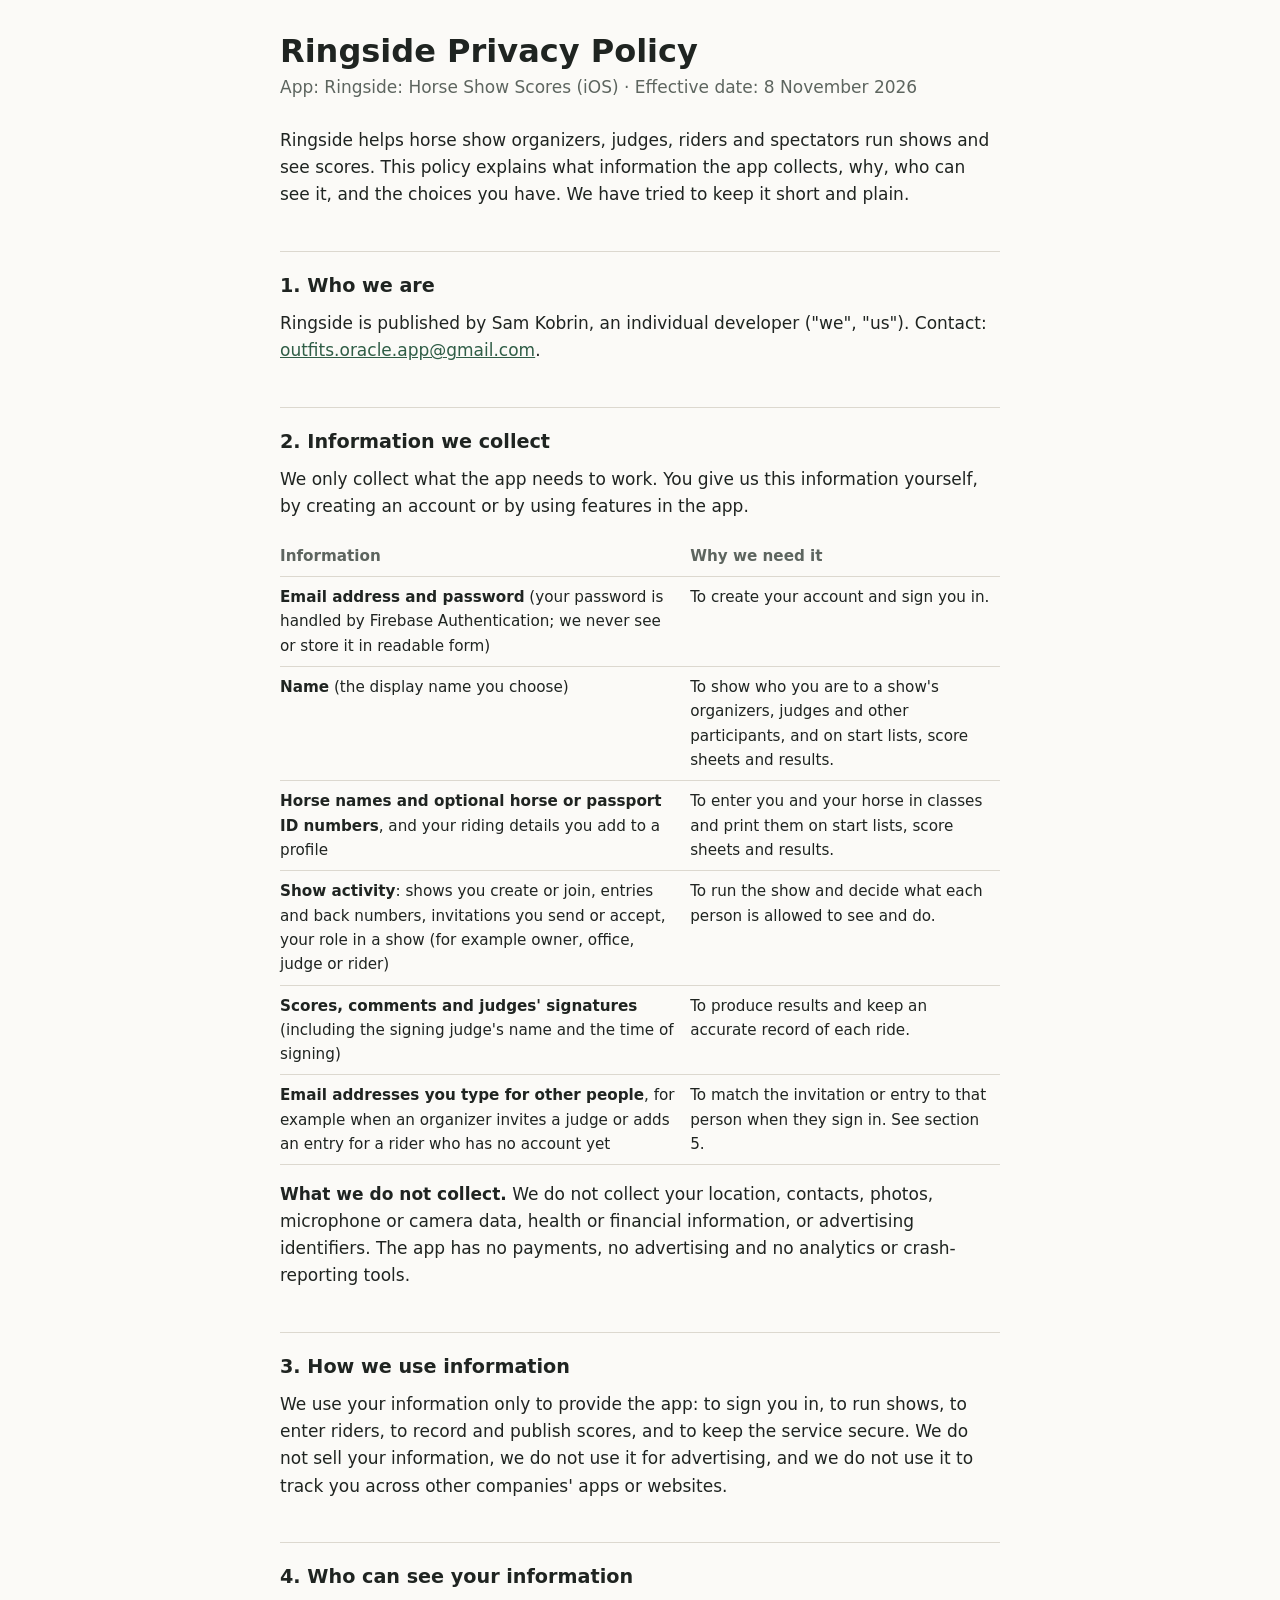
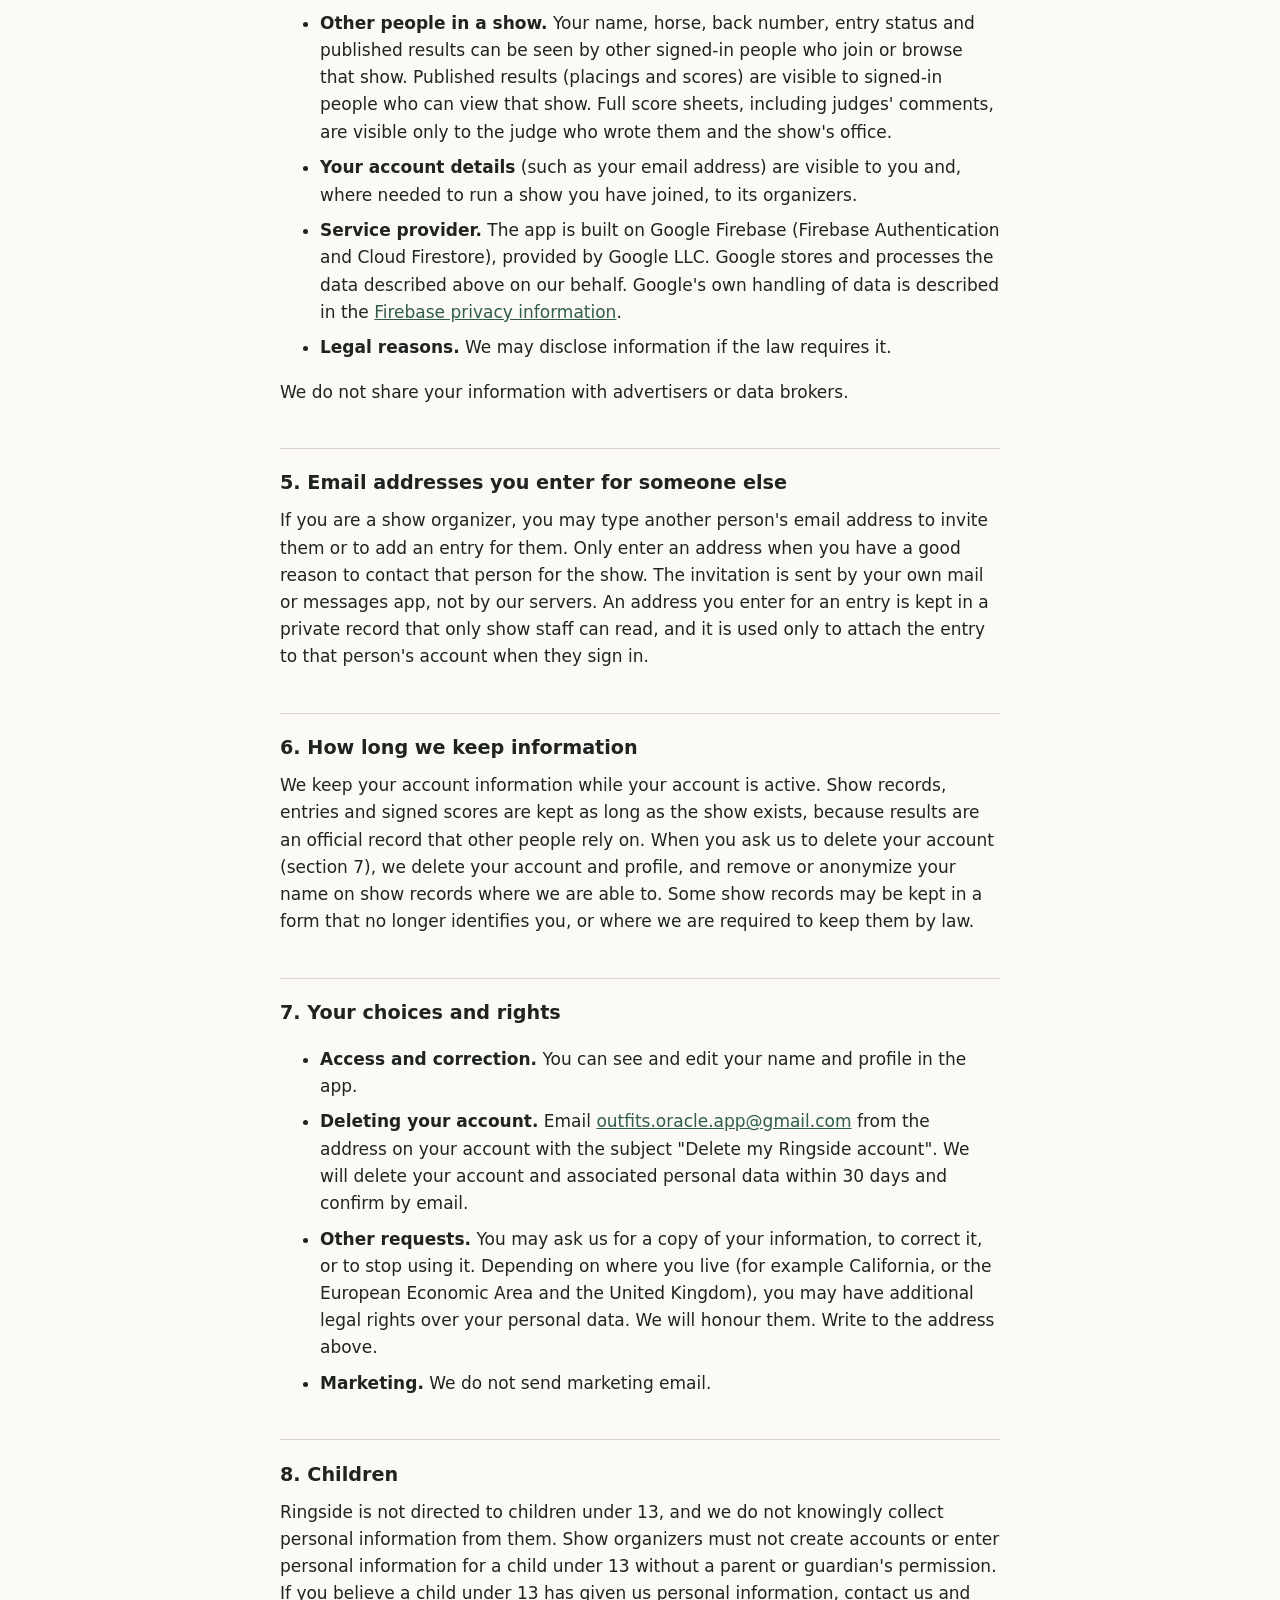
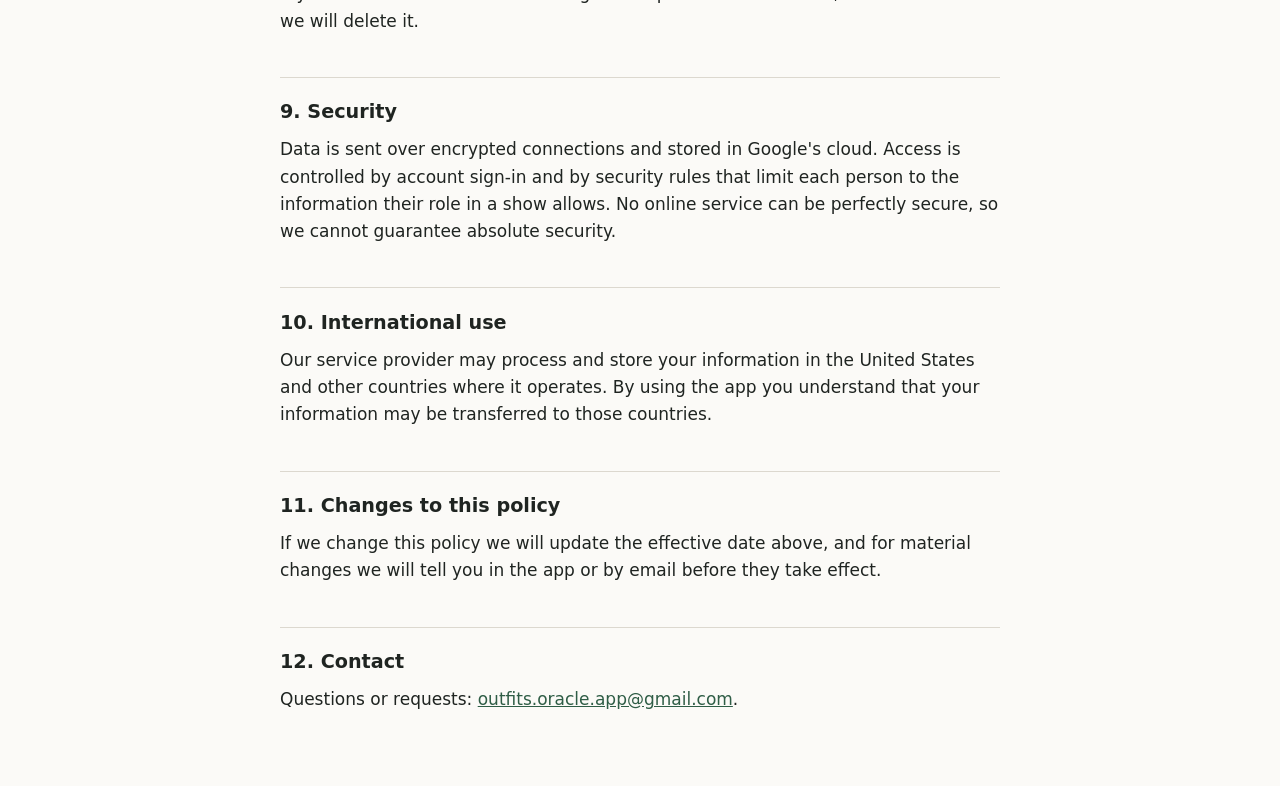
==== privacy.html @ a70947bd "Add privacy policy and landing page" ====
<!doctype html>
<html lang="en">
<head>
<meta charset="utf-8">
<meta name="viewport" content="width=device-width, initial-scale=1">
<title>Ringside Privacy Policy</title>
<style>
  :root { --bg:#fbfaf7; --fg:#1f2421; --muted:#5d655f; --accent:#2f5d46; --rule:#dcd8cf; }
  @media (prefers-color-scheme: dark) {
    :root { --bg:#161a17; --fg:#e8ebe6; --muted:#a2aba4; --accent:#8cc9a6; --rule:#2f3631; }
  }
  body { margin:0; background:var(--bg); color:var(--fg); font:17px/1.6 -apple-system, system-ui, "Segoe UI", sans-serif; }
  main { max-width:720px; margin:0 auto; padding:32px 20px 64px; }
  h1 { font-size:2rem; line-height:1.2; margin:0 0 4px; }
  h2 { font-size:1.2rem; margin:2.2em 0 .4em; padding-top:1em; border-top:1px solid var(--rule); }
  p, li { margin:.5em 0; }
  .meta { color:var(--muted); margin:0 0 1.5em; }
  a { color:var(--accent); }
  table { width:100%; border-collapse:collapse; margin:1em 0; font-size:.95rem; }
  th, td { text-align:left; vertical-align:top; padding:8px 10px 8px 0; border-bottom:1px solid var(--rule); }
  th { color:var(--muted); font-weight:600; }
</style>
</head>
<body>
<main>
<h1>Ringside Privacy Policy</h1>
<p class="meta">App: Ringside: Horse Show Scores (iOS) &middot; Effective date: 8 November 2026</p>

<p>Ringside helps horse show organizers, judges, riders and spectators run shows and see scores. This policy explains what information the app collects, why, who can see it, and the choices you have. We have tried to keep it short and plain.</p>

<h2>1. Who we are</h2>
<p>Ringside is published by Sam Kobrin, an individual developer ("we", "us"). Contact: <a href="mailto:outfits.oracle.app@gmail.com">outfits.oracle.app@gmail.com</a>.</p>

<h2>2. Information we collect</h2>
<p>We only collect what the app needs to work. You give us this information yourself, by creating an account or by using features in the app.</p>
<table>
  <tr><th>Information</th><th>Why we need it</th></tr>
  <tr><td><strong>Email address and password</strong> (your password is handled by Firebase Authentication; we never see or store it in readable form)</td><td>To create your account and sign you in.</td></tr>
  <tr><td><strong>Name</strong> (the display name you choose)</td><td>To show who you are to a show's organizers, judges and other participants, and on start lists, score sheets and results.</td></tr>
  <tr><td><strong>Horse names and optional horse or passport ID numbers</strong>, and your riding details you add to a profile</td><td>To enter you and your horse in classes and print them on start lists, score sheets and results.</td></tr>
  <tr><td><strong>Show activity</strong>: shows you create or join, entries and back numbers, invitations you send or accept, your role in a show (for example owner, office, judge or rider)</td><td>To run the show and decide what each person is allowed to see and do.</td></tr>
  <tr><td><strong>Scores, comments and judges' signatures</strong> (including the signing judge's name and the time of signing)</td><td>To produce results and keep an accurate record of each ride.</td></tr>
  <tr><td><strong>Email addresses you type for other people</strong>, for example when an organizer invites a judge or adds an entry for a rider who has no account yet</td><td>To match the invitation or entry to that person when they sign in. See section 5.</td></tr>
</table>
<p><strong>What we do not collect.</strong> We do not collect your location, contacts, photos, microphone or camera data, health or financial information, or advertising identifiers. The app has no payments, no advertising and no analytics or crash-reporting tools.</p>

<h2>3. How we use information</h2>
<p>We use your information only to provide the app: to sign you in, to run shows, to enter riders, to record and publish scores, and to keep the service secure. We do not sell your information, we do not use it for advertising, and we do not use it to track you across other companies' apps or websites.</p>

<h2>4. Who can see your information</h2>
<ul>
  <li><strong>Other people in a show.</strong> Your name, horse, back number, entry status and published results can be seen by other signed-in people who join or browse that show. Published results (placings and scores) are visible to signed-in people who can view that show. Full score sheets, including judges' comments, are visible only to the judge who wrote them and the show's office.</li>
  <li><strong>Your account details</strong> (such as your email address) are visible to you and, where needed to run a show you have joined, to its organizers.</li>
  <li><strong>Service provider.</strong> The app is built on Google Firebase (Firebase Authentication and Cloud Firestore), provided by Google LLC. Google stores and processes the data described above on our behalf. Google's own handling of data is described in the <a href="https://firebase.google.com/support/privacy">Firebase privacy information</a>.</li>
  <li><strong>Legal reasons.</strong> We may disclose information if the law requires it.</li>
</ul>
<p>We do not share your information with advertisers or data brokers.</p>

<h2>5. Email addresses you enter for someone else</h2>
<p>If you are a show organizer, you may type another person's email address to invite them or to add an entry for them. Only enter an address when you have a good reason to contact that person for the show. The invitation is sent by your own mail or messages app, not by our servers. An address you enter for an entry is kept in a private record that only show staff can read, and it is used only to attach the entry to that person's account when they sign in.</p>

<h2>6. How long we keep information</h2>
<p>We keep your account information while your account is active. Show records, entries and signed scores are kept as long as the show exists, because results are an official record that other people rely on. When you ask us to delete your account (section 7), we delete your account and profile, and remove or anonymize your name on show records where we are able to. Some show records may be kept in a form that no longer identifies you, or where we are required to keep them by law.</p>

<h2>7. Your choices and rights</h2>
<ul>
  <li><strong>Access and correction.</strong> You can see and edit your name and profile in the app.</li>
  <li><strong>Deleting your account.</strong> Email <a href="mailto:outfits.oracle.app@gmail.com?subject=Delete%20my%20Ringside%20account">outfits.oracle.app@gmail.com</a> from the address on your account with the subject "Delete my Ringside account". We will delete your account and associated personal data within 30 days and confirm by email.</li>
  <li><strong>Other requests.</strong> You may ask us for a copy of your information, to correct it, or to stop using it. Depending on where you live (for example California, or the European Economic Area and the United Kingdom), you may have additional legal rights over your personal data. We will honour them. Write to the address above.</li>
  <li><strong>Marketing.</strong> We do not send marketing email.</li>
</ul>

<h2>8. Children</h2>
<p>Ringside is not directed to children under 13, and we do not knowingly collect personal information from them. Show organizers must not create accounts or enter personal information for a child under 13 without a parent or guardian's permission. If you believe a child under 13 has given us personal information, contact us and we will delete it.</p>

<h2>9. Security</h2>
<p>Data is sent over encrypted connections and stored in Google's cloud. Access is controlled by account sign-in and by security rules that limit each person to the information their role in a show allows. No online service can be perfectly secure, so we cannot guarantee absolute security.</p>

<h2>10. International use</h2>
<p>Our service provider may process and store your information in the United States and other countries where it operates. By using the app you understand that your information may be transferred to those countries.</p>

<h2>11. Changes to this policy</h2>
<p>If we change this policy we will update the effective date above, and for material changes we will tell you in the app or by email before they take effect.</p>

<h2>12. Contact</h2>
<p>Questions or requests: <a href="mailto:outfits.oracle.app@gmail.com">outfits.oracle.app@gmail.com</a>.</p>
</main>
</body>
</html>
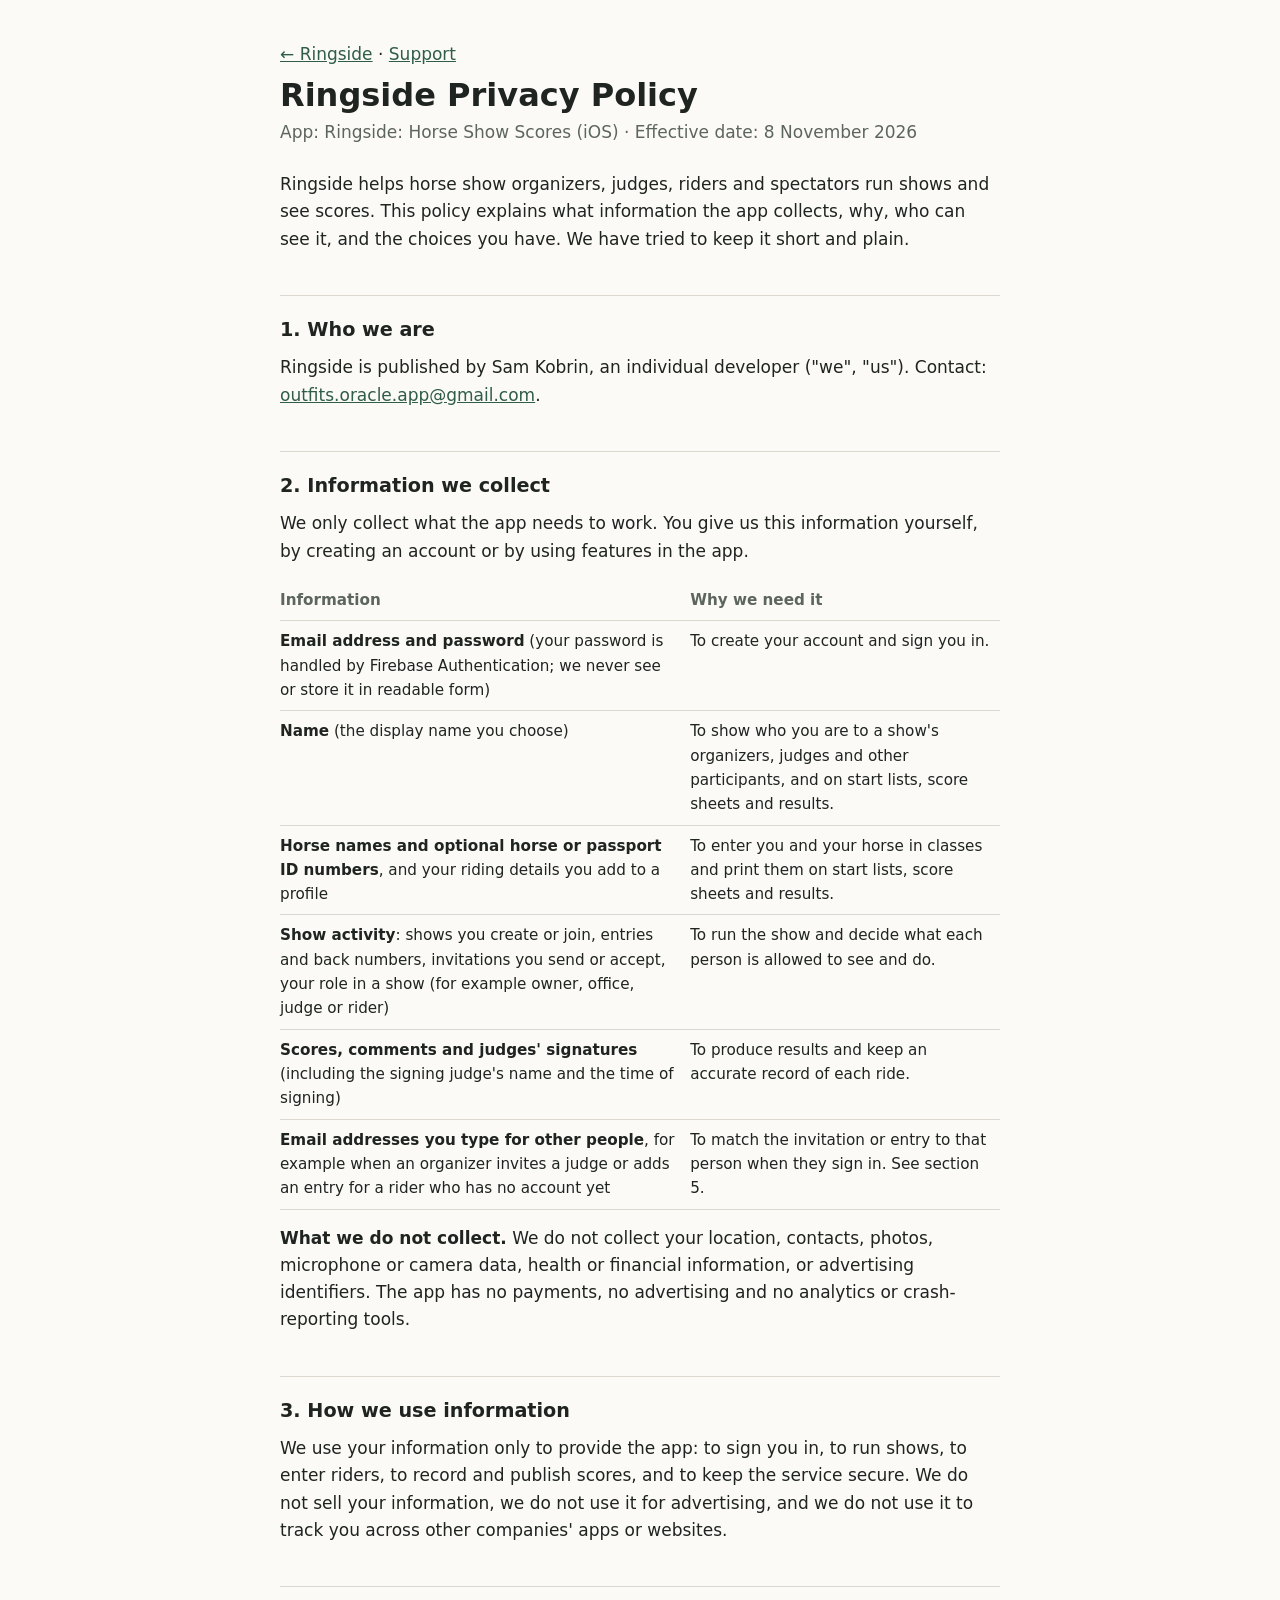
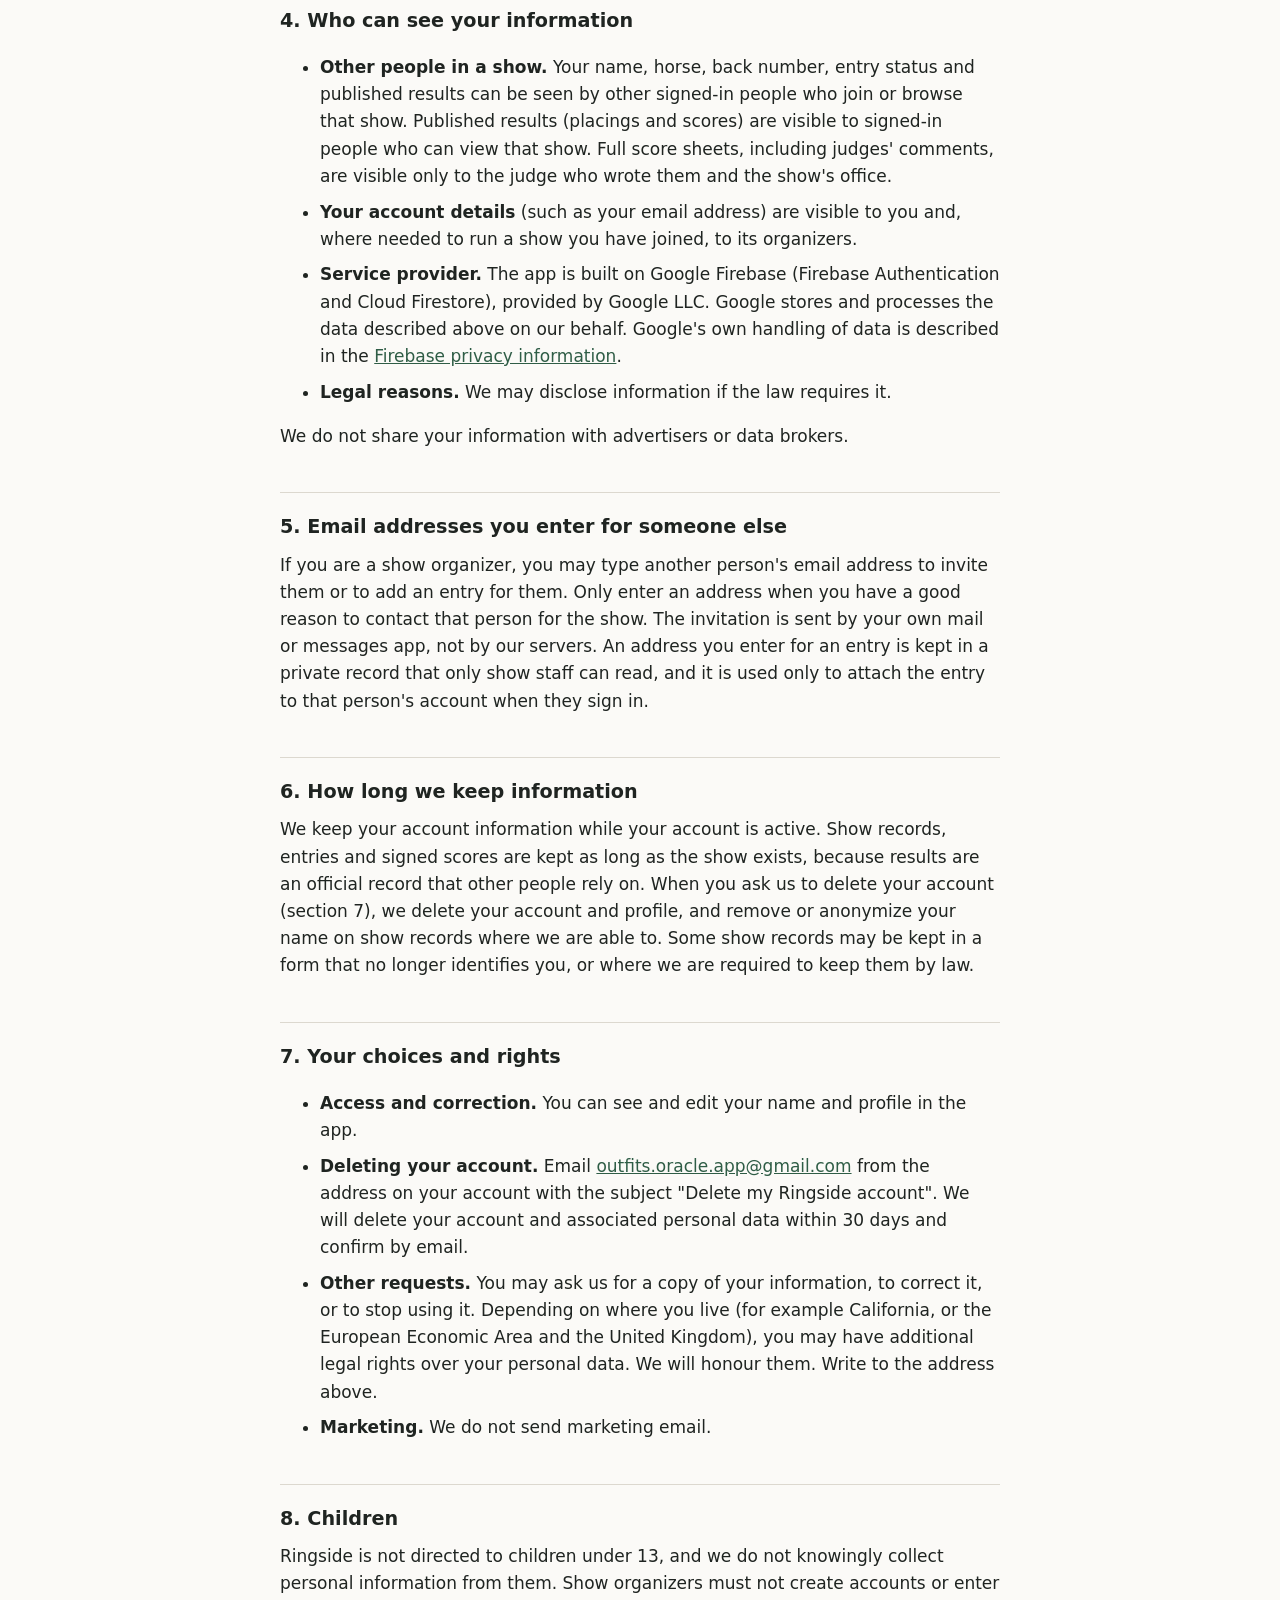
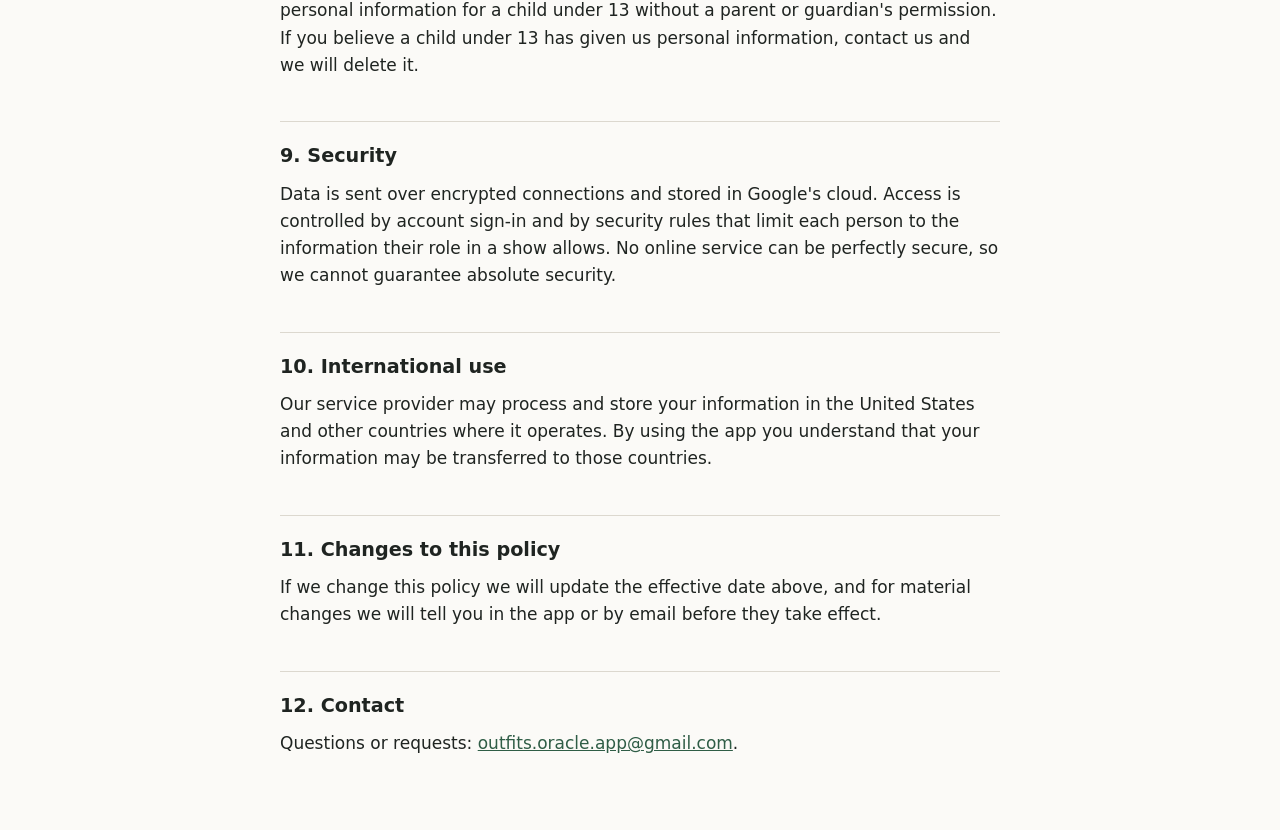
==== commit c366ac82: "Add marketing page, support page and app screenshots" ====
--- a/privacy.html
+++ b/privacy.html
@@ -23,6 +23,7 @@
 </head>
 <body>
 <main>
+<p><a href="./">&larr; Ringside</a> &middot; <a href="support.html">Support</a></p>
 <h1>Ringside Privacy Policy</h1>
 <p class="meta">App: Ringside: Horse Show Scores (iOS) &middot; Effective date: 8 November 2026</p>
 
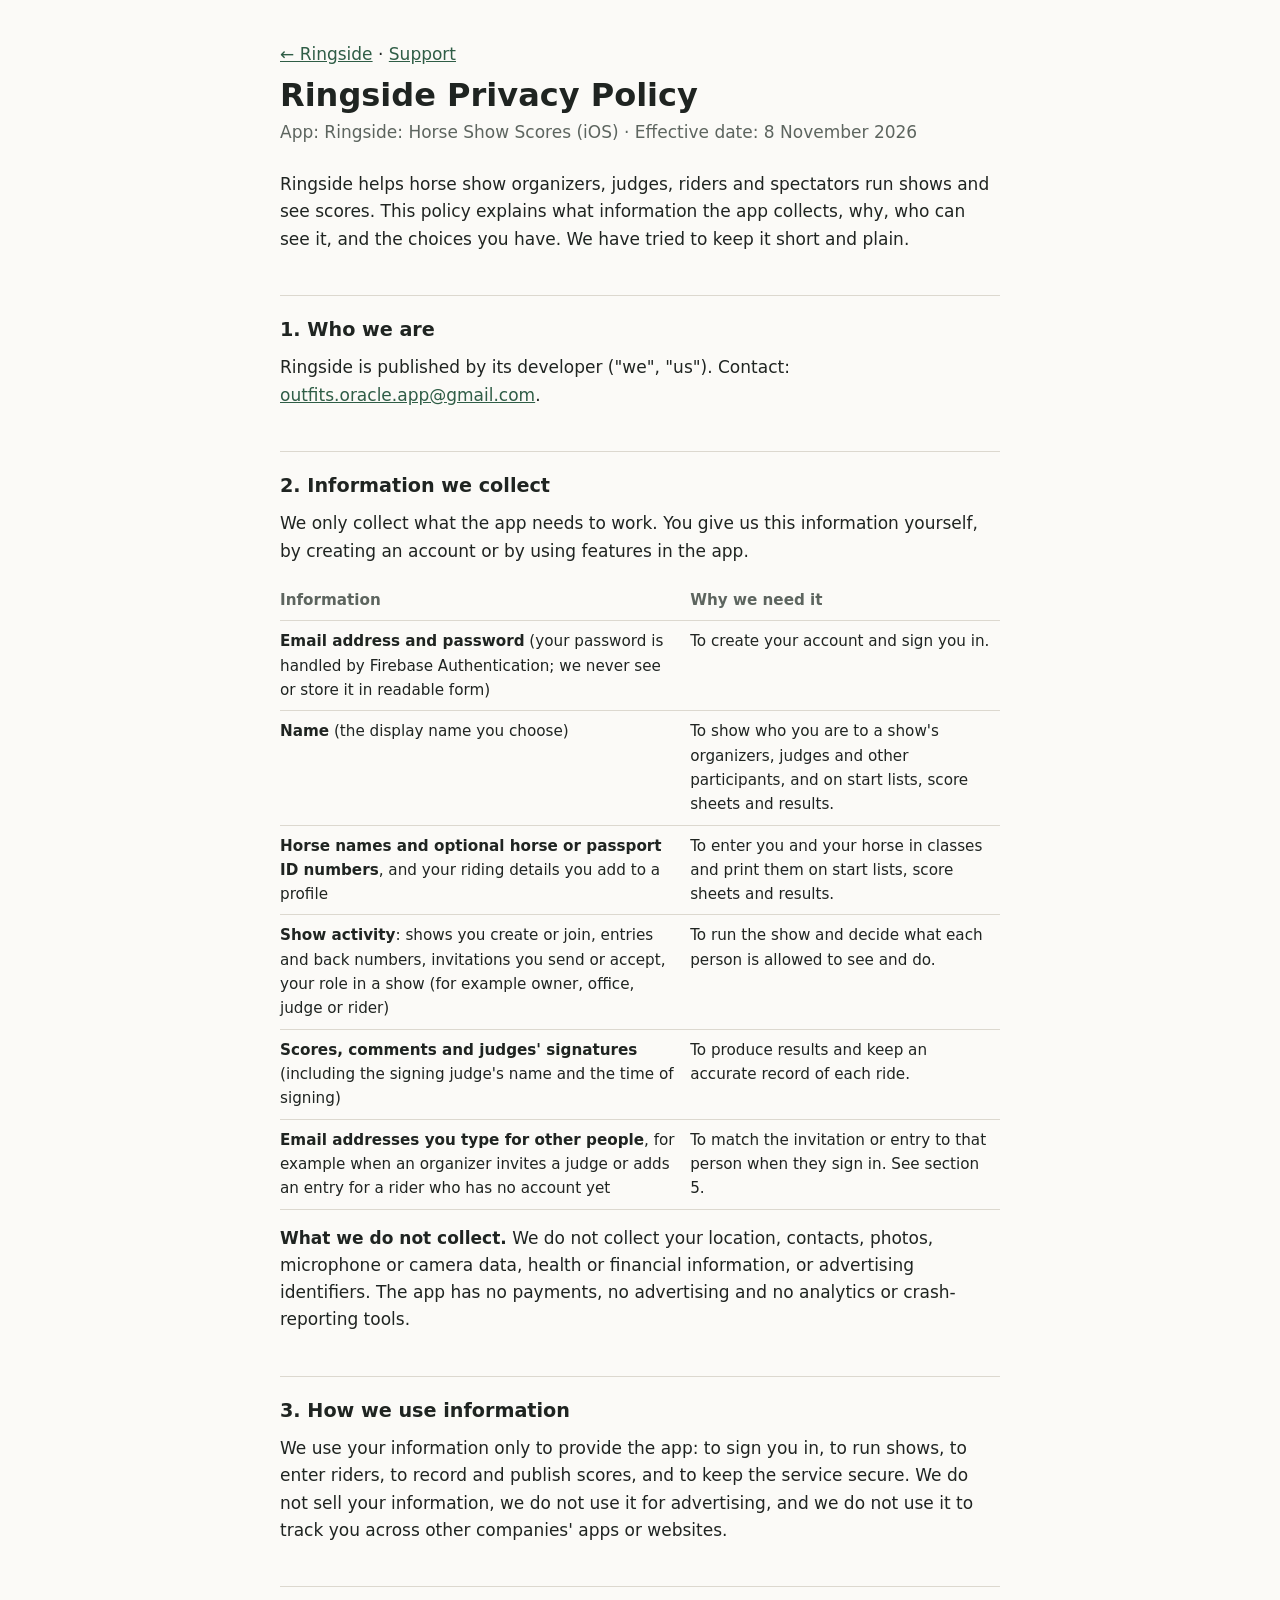
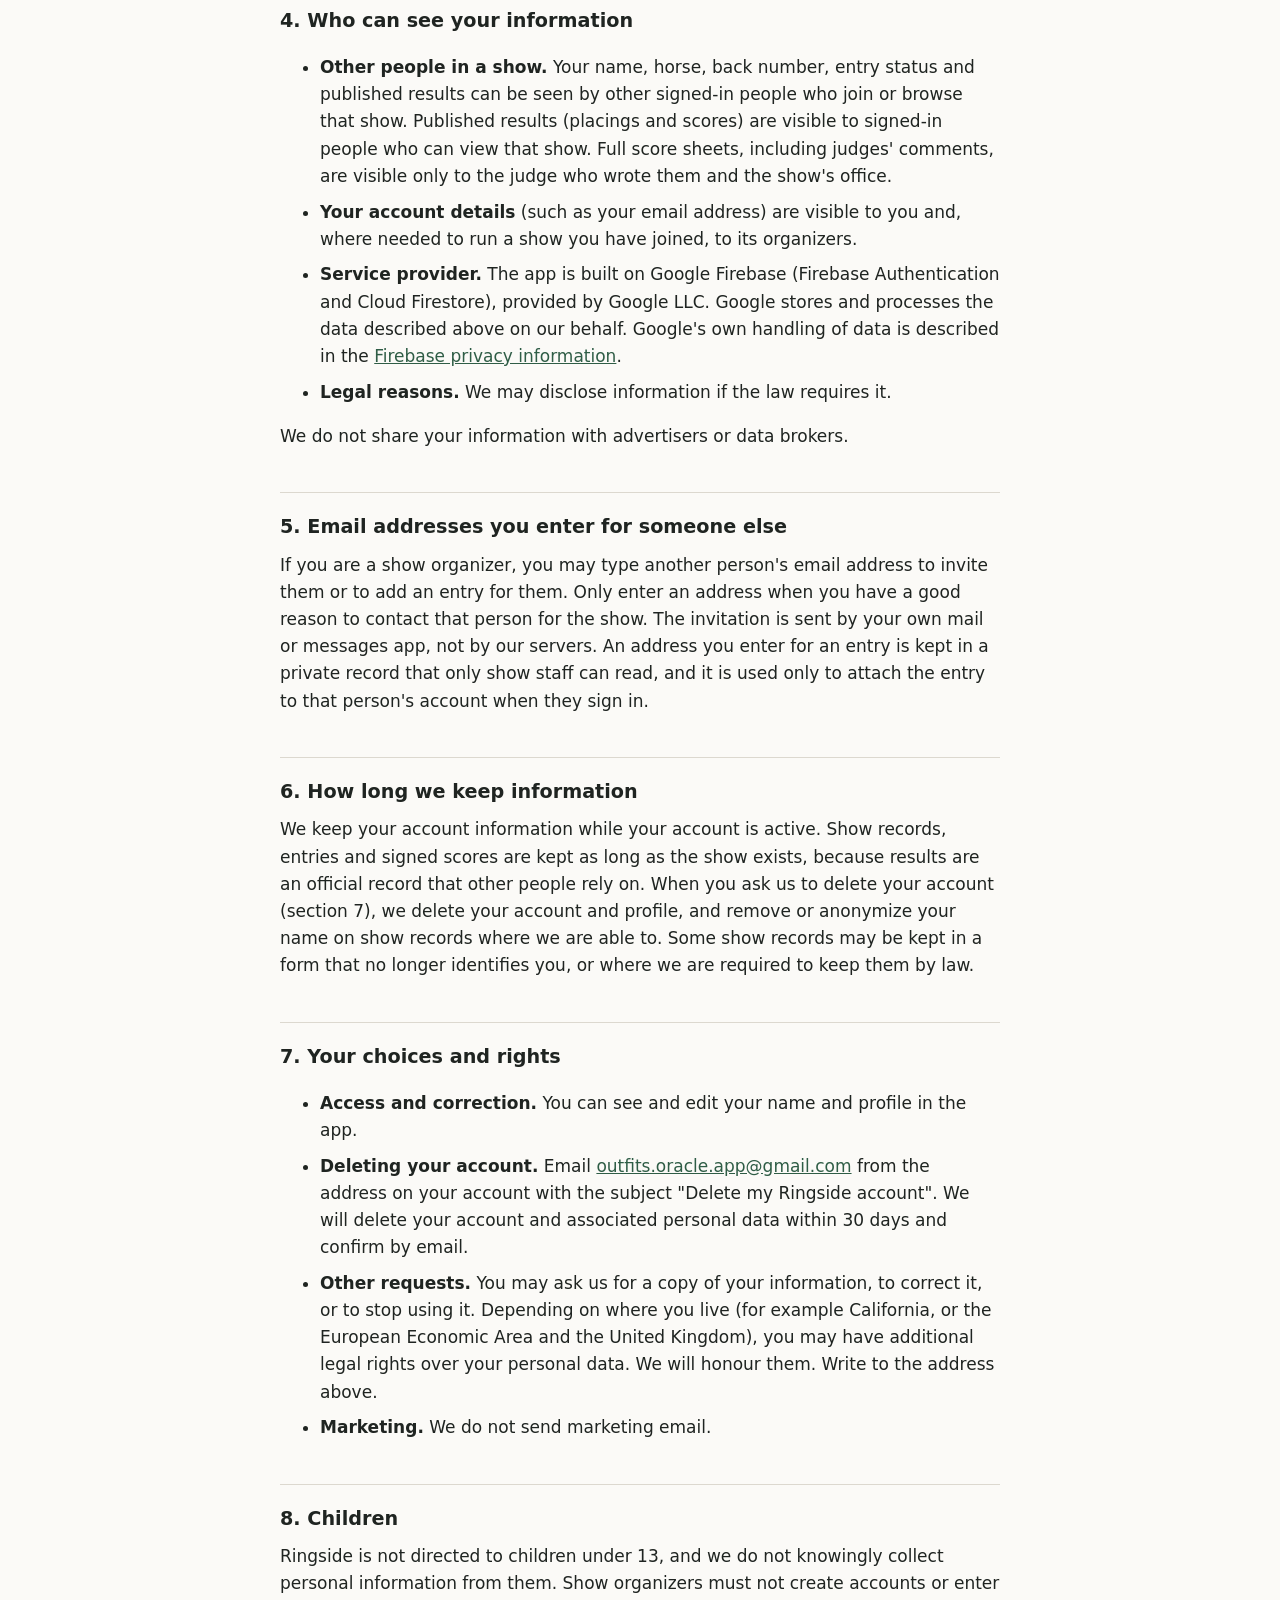
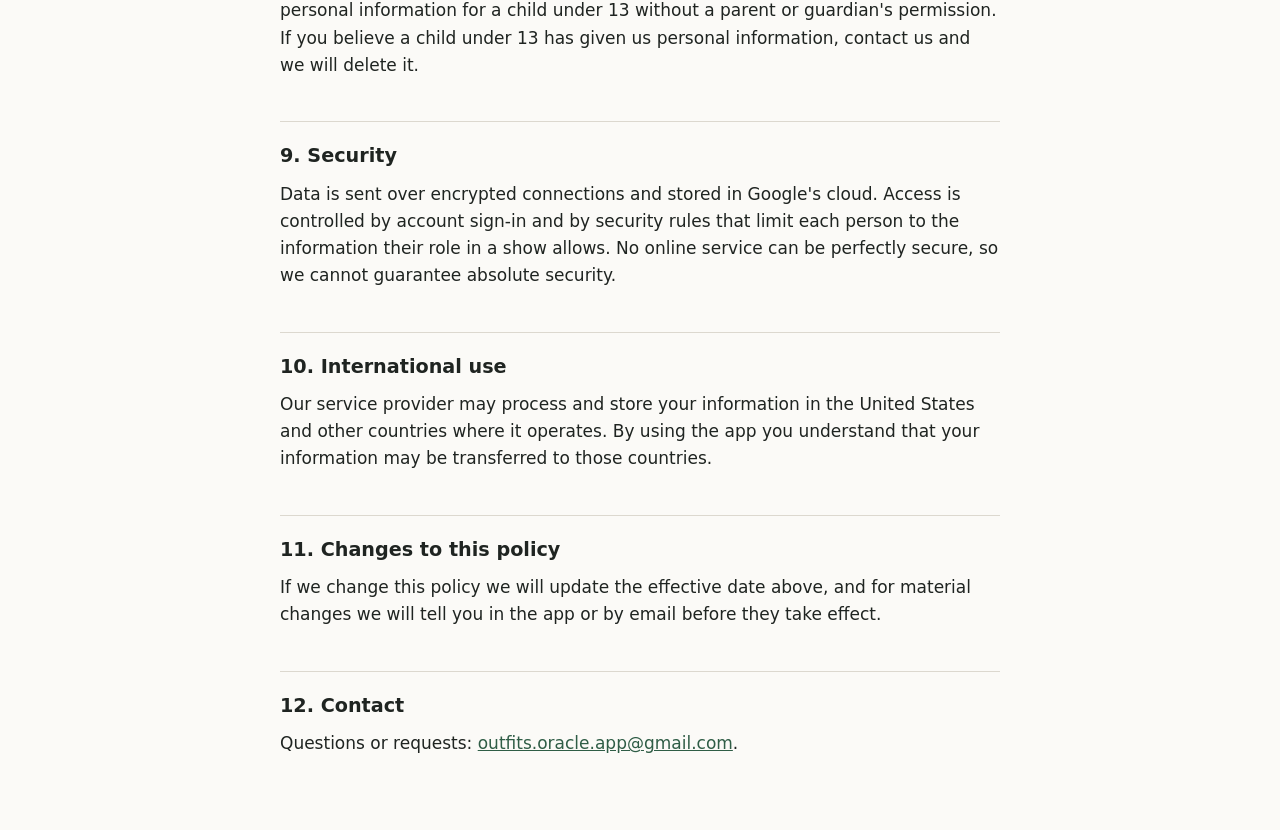
==== commit 45c9eb08: "Remove developer name from privacy policy" ====
--- a/privacy.html
+++ b/privacy.html
@@ -30,7 +30,7 @@
 <p>Ringside helps horse show organizers, judges, riders and spectators run shows and see scores. This policy explains what information the app collects, why, who can see it, and the choices you have. We have tried to keep it short and plain.</p>
 
 <h2>1. Who we are</h2>
-<p>Ringside is published by Sam Kobrin, an individual developer ("we", "us"). Contact: <a href="mailto:outfits.oracle.app@gmail.com">outfits.oracle.app@gmail.com</a>.</p>
+<p>Ringside is published by its developer ("we", "us"). Contact: <a href="mailto:outfits.oracle.app@gmail.com">outfits.oracle.app@gmail.com</a>.</p>
 
 <h2>2. Information we collect</h2>
 <p>We only collect what the app needs to work. You give us this information yourself, by creating an account or by using features in the app.</p>
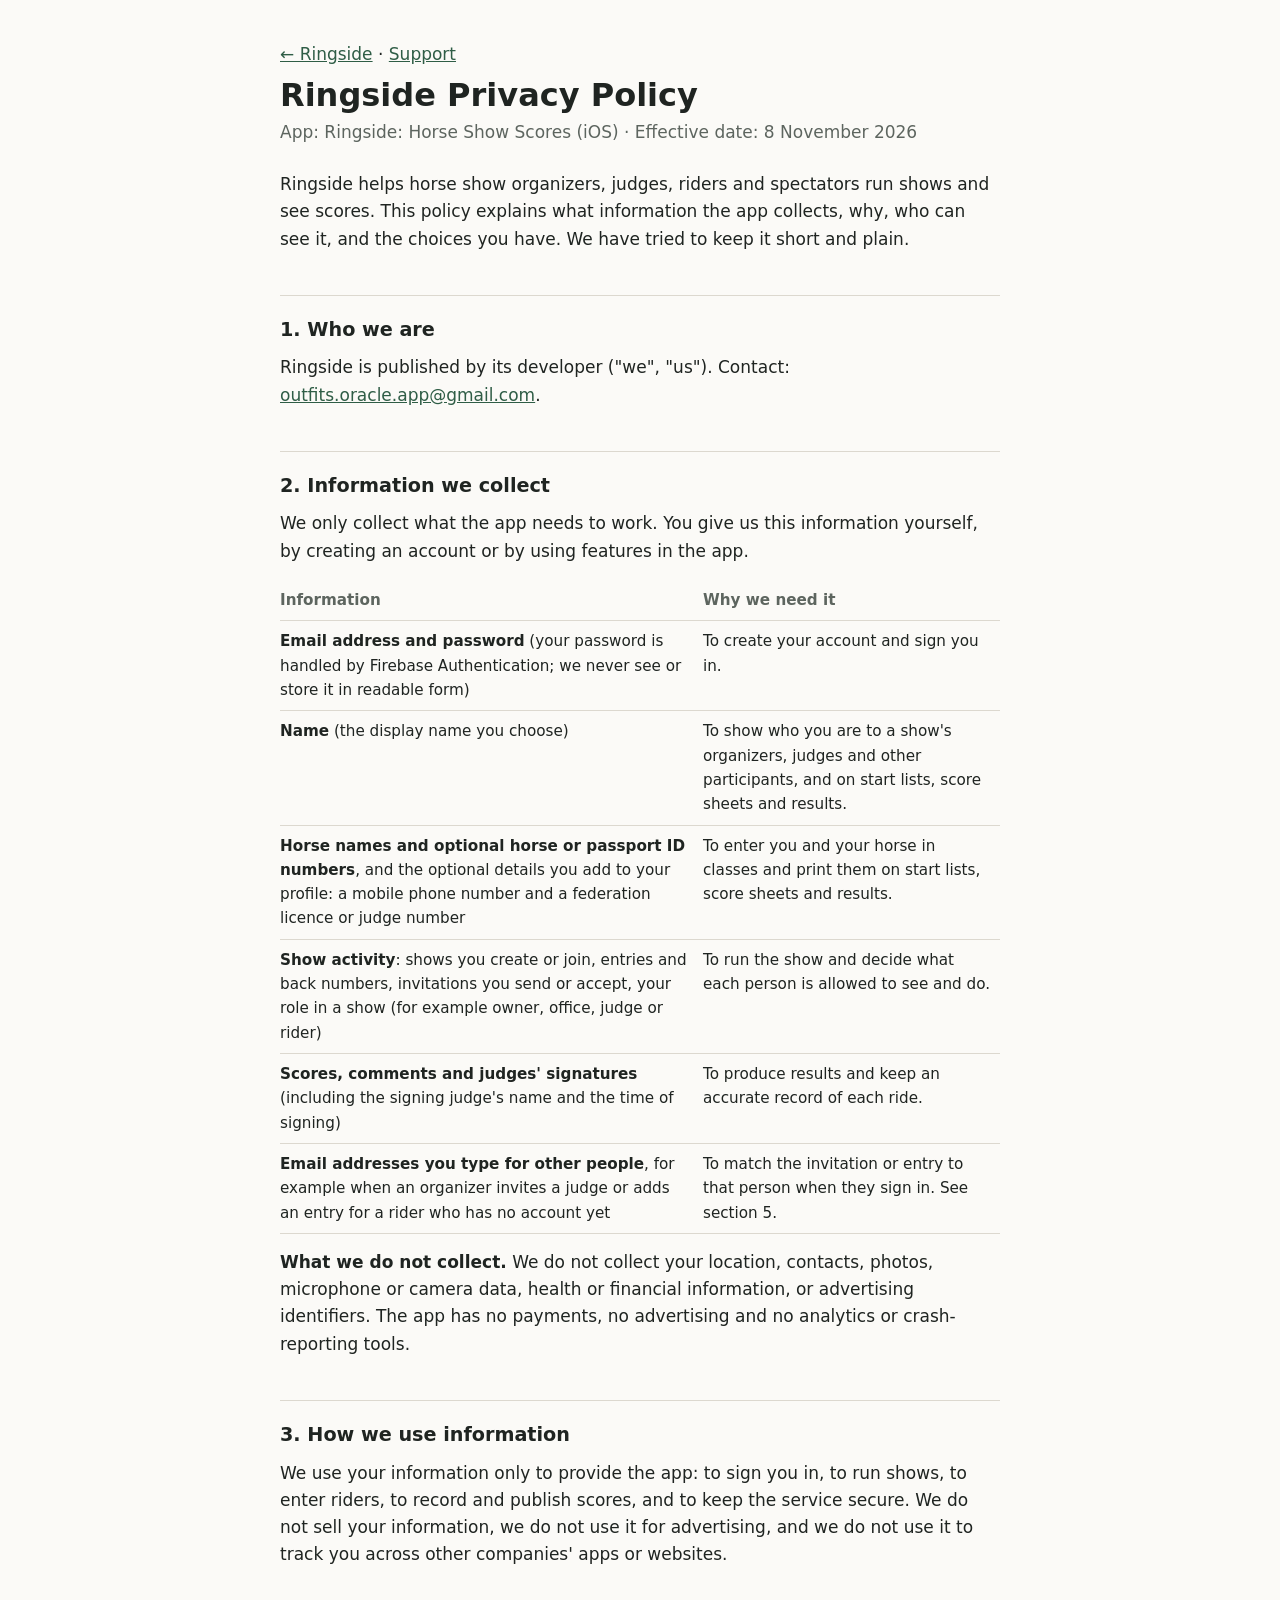
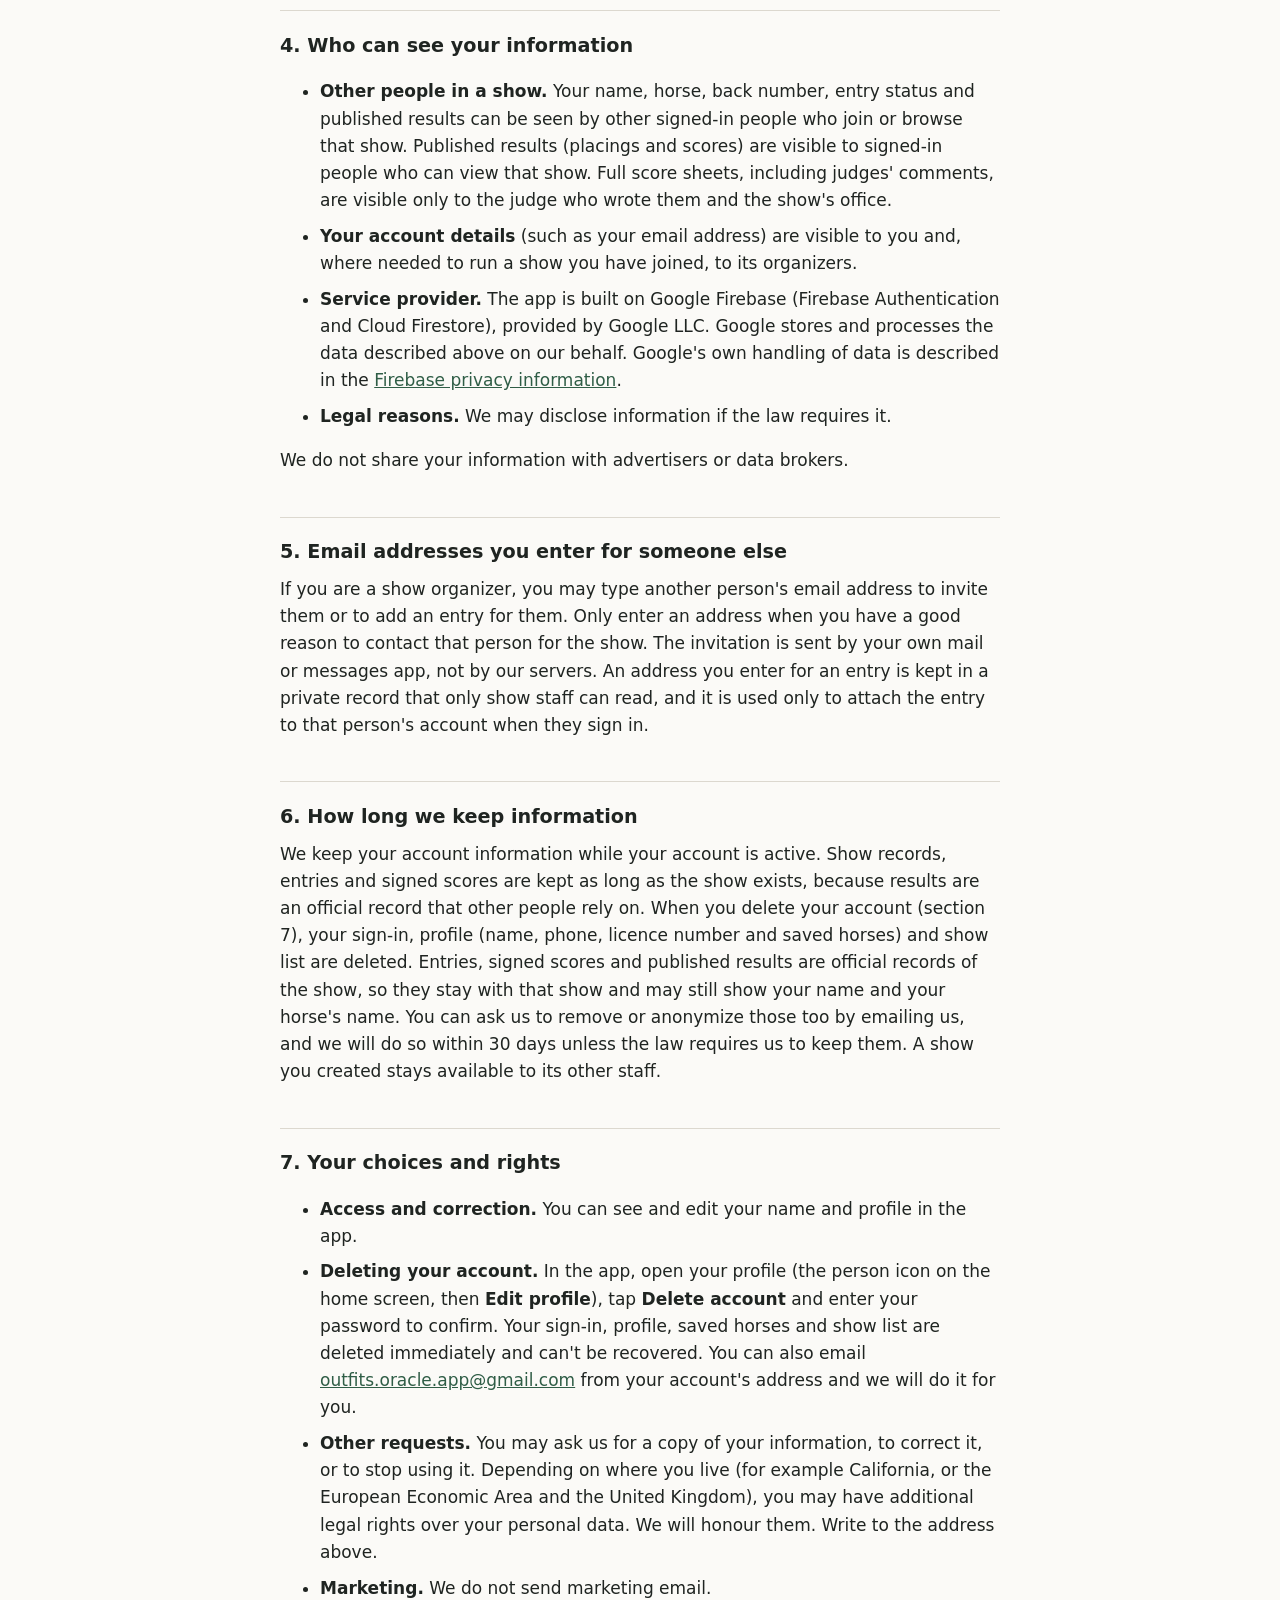
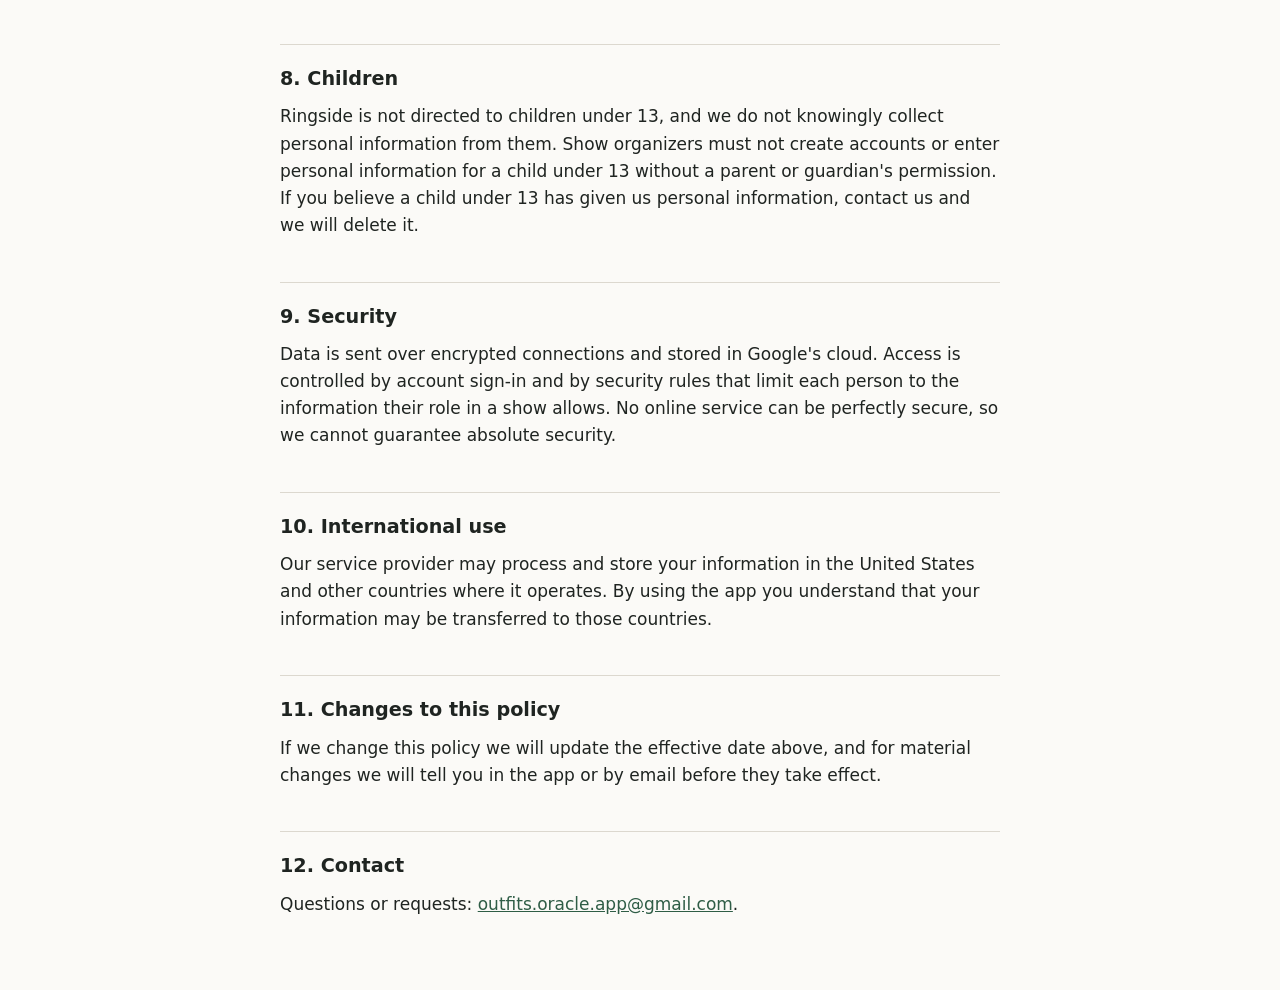
==== commit 8427b06b: "Describe in-app account deletion in policy and support page" ====
--- a/privacy.html
+++ b/privacy.html
@@ -38,7 +38,7 @@
   <tr><th>Information</th><th>Why we need it</th></tr>
   <tr><td><strong>Email address and password</strong> (your password is handled by Firebase Authentication; we never see or store it in readable form)</td><td>To create your account and sign you in.</td></tr>
   <tr><td><strong>Name</strong> (the display name you choose)</td><td>To show who you are to a show's organizers, judges and other participants, and on start lists, score sheets and results.</td></tr>
-  <tr><td><strong>Horse names and optional horse or passport ID numbers</strong>, and your riding details you add to a profile</td><td>To enter you and your horse in classes and print them on start lists, score sheets and results.</td></tr>
+  <tr><td><strong>Horse names and optional horse or passport ID numbers</strong>, and the optional details you add to your profile: a mobile phone number and a federation licence or judge number</td><td>To enter you and your horse in classes and print them on start lists, score sheets and results.</td></tr>
   <tr><td><strong>Show activity</strong>: shows you create or join, entries and back numbers, invitations you send or accept, your role in a show (for example owner, office, judge or rider)</td><td>To run the show and decide what each person is allowed to see and do.</td></tr>
   <tr><td><strong>Scores, comments and judges' signatures</strong> (including the signing judge's name and the time of signing)</td><td>To produce results and keep an accurate record of each ride.</td></tr>
   <tr><td><strong>Email addresses you type for other people</strong>, for example when an organizer invites a judge or adds an entry for a rider who has no account yet</td><td>To match the invitation or entry to that person when they sign in. See section 5.</td></tr>
@@ -61,12 +61,12 @@
 <p>If you are a show organizer, you may type another person's email address to invite them or to add an entry for them. Only enter an address when you have a good reason to contact that person for the show. The invitation is sent by your own mail or messages app, not by our servers. An address you enter for an entry is kept in a private record that only show staff can read, and it is used only to attach the entry to that person's account when they sign in.</p>
 
 <h2>6. How long we keep information</h2>
-<p>We keep your account information while your account is active. Show records, entries and signed scores are kept as long as the show exists, because results are an official record that other people rely on. When you ask us to delete your account (section 7), we delete your account and profile, and remove or anonymize your name on show records where we are able to. Some show records may be kept in a form that no longer identifies you, or where we are required to keep them by law.</p>
+<p>We keep your account information while your account is active. Show records, entries and signed scores are kept as long as the show exists, because results are an official record that other people rely on. When you delete your account (section 7), your sign-in, profile (name, phone, licence number and saved horses) and show list are deleted. Entries, signed scores and published results are official records of the show, so they stay with that show and may still show your name and your horse's name. You can ask us to remove or anonymize those too by emailing us, and we will do so within 30 days unless the law requires us to keep them. A show you created stays available to its other staff.</p>
 
 <h2>7. Your choices and rights</h2>
 <ul>
   <li><strong>Access and correction.</strong> You can see and edit your name and profile in the app.</li>
-  <li><strong>Deleting your account.</strong> Email <a href="mailto:outfits.oracle.app@gmail.com?subject=Delete%20my%20Ringside%20account">outfits.oracle.app@gmail.com</a> from the address on your account with the subject "Delete my Ringside account". We will delete your account and associated personal data within 30 days and confirm by email.</li>
+  <li><strong>Deleting your account.</strong> In the app, open your profile (the person icon on the home screen, then <b>Edit profile</b>), tap <b>Delete account</b> and enter your password to confirm. Your sign-in, profile, saved horses and show list are deleted immediately and can't be recovered. You can also email <a href="mailto:outfits.oracle.app@gmail.com?subject=Delete%20my%20Ringside%20account">outfits.oracle.app@gmail.com</a> from your account's address and we will do it for you.</li>
   <li><strong>Other requests.</strong> You may ask us for a copy of your information, to correct it, or to stop using it. Depending on where you live (for example California, or the European Economic Area and the United Kingdom), you may have additional legal rights over your personal data. We will honour them. Write to the address above.</li>
   <li><strong>Marketing.</strong> We do not send marketing email.</li>
 </ul>
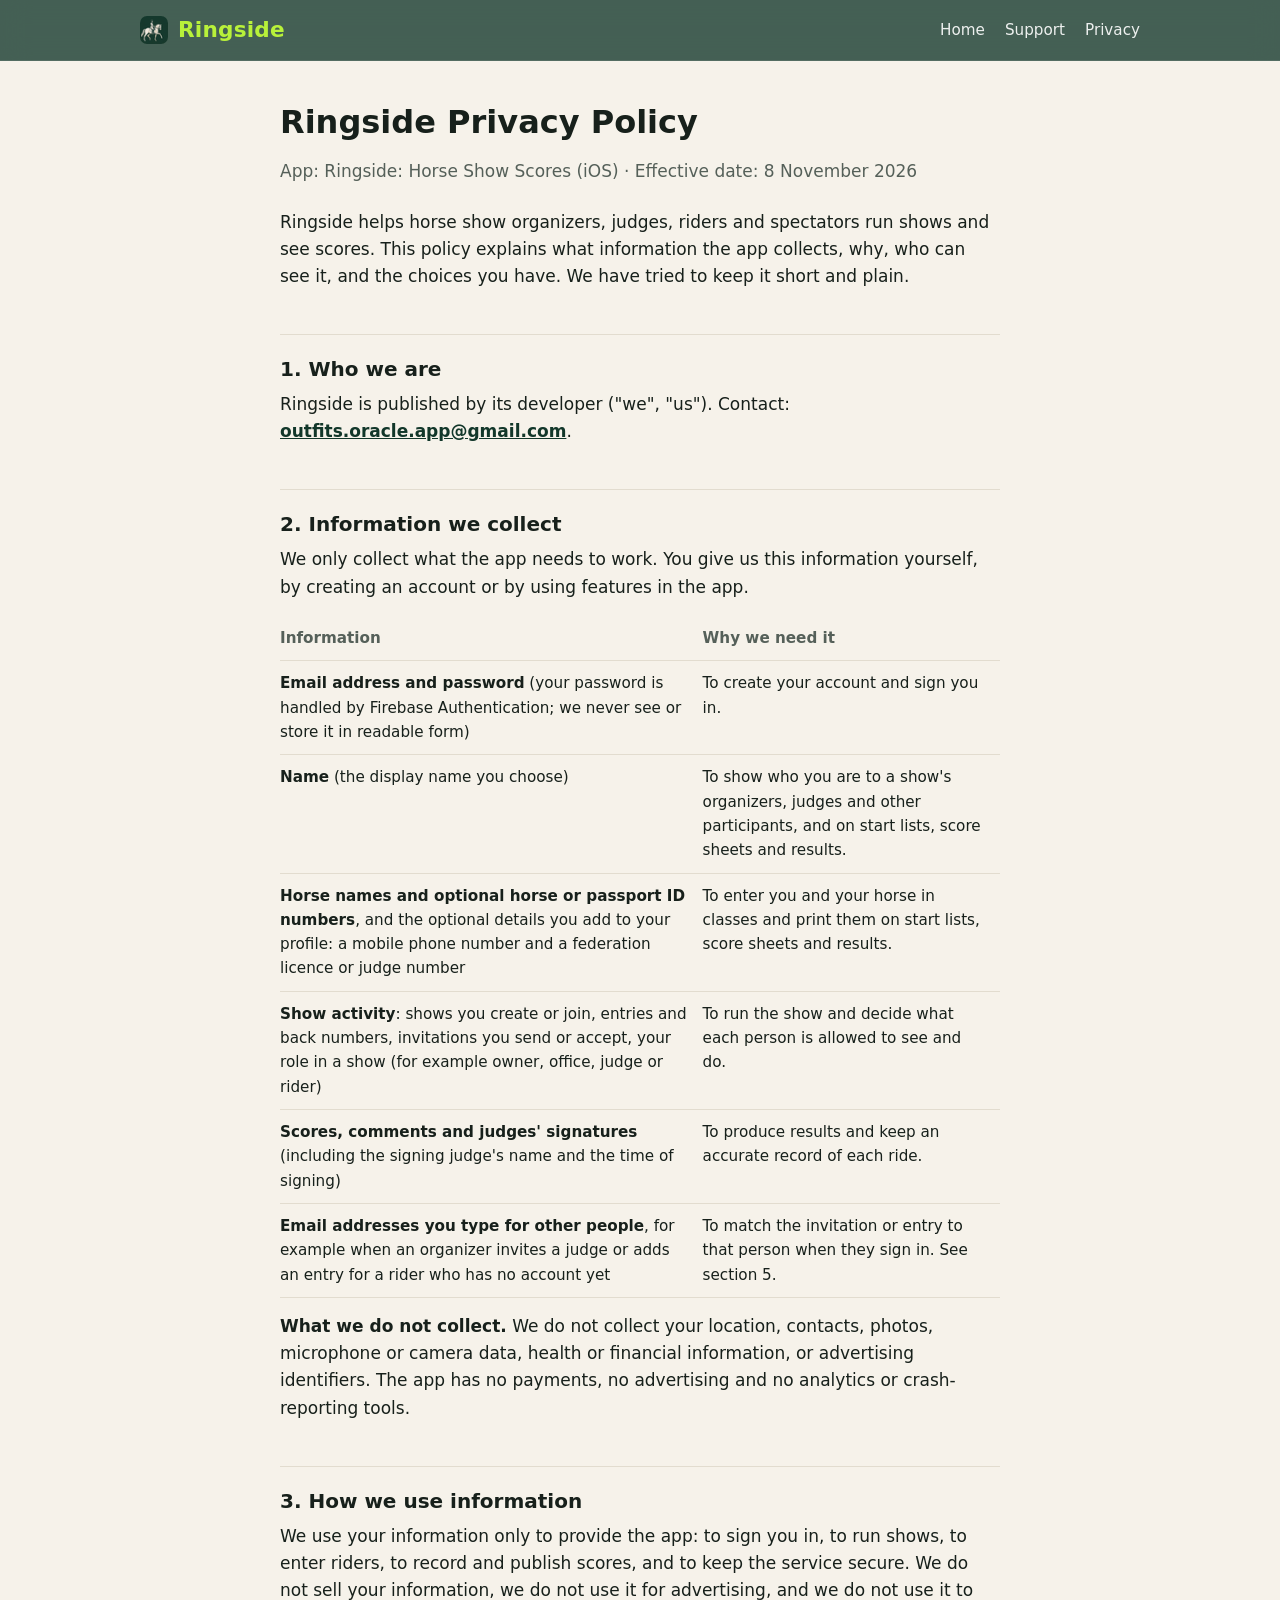
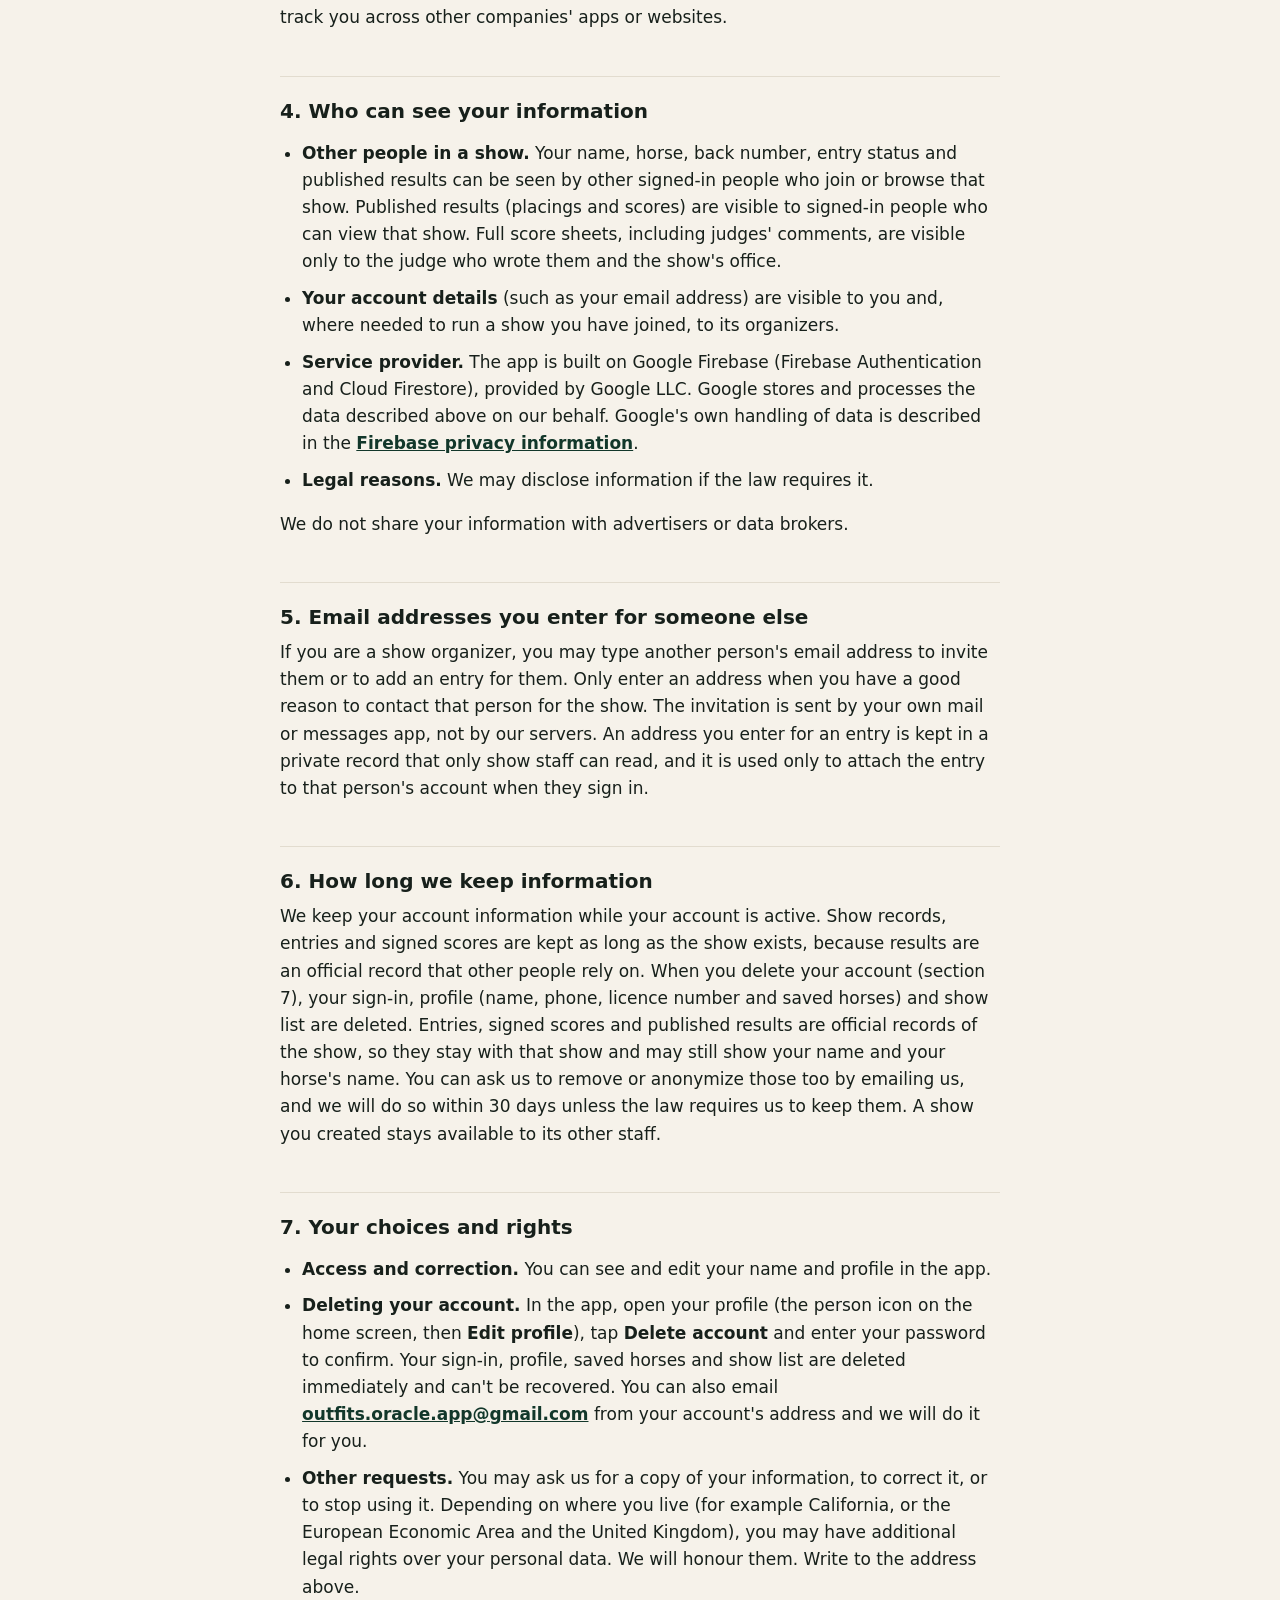
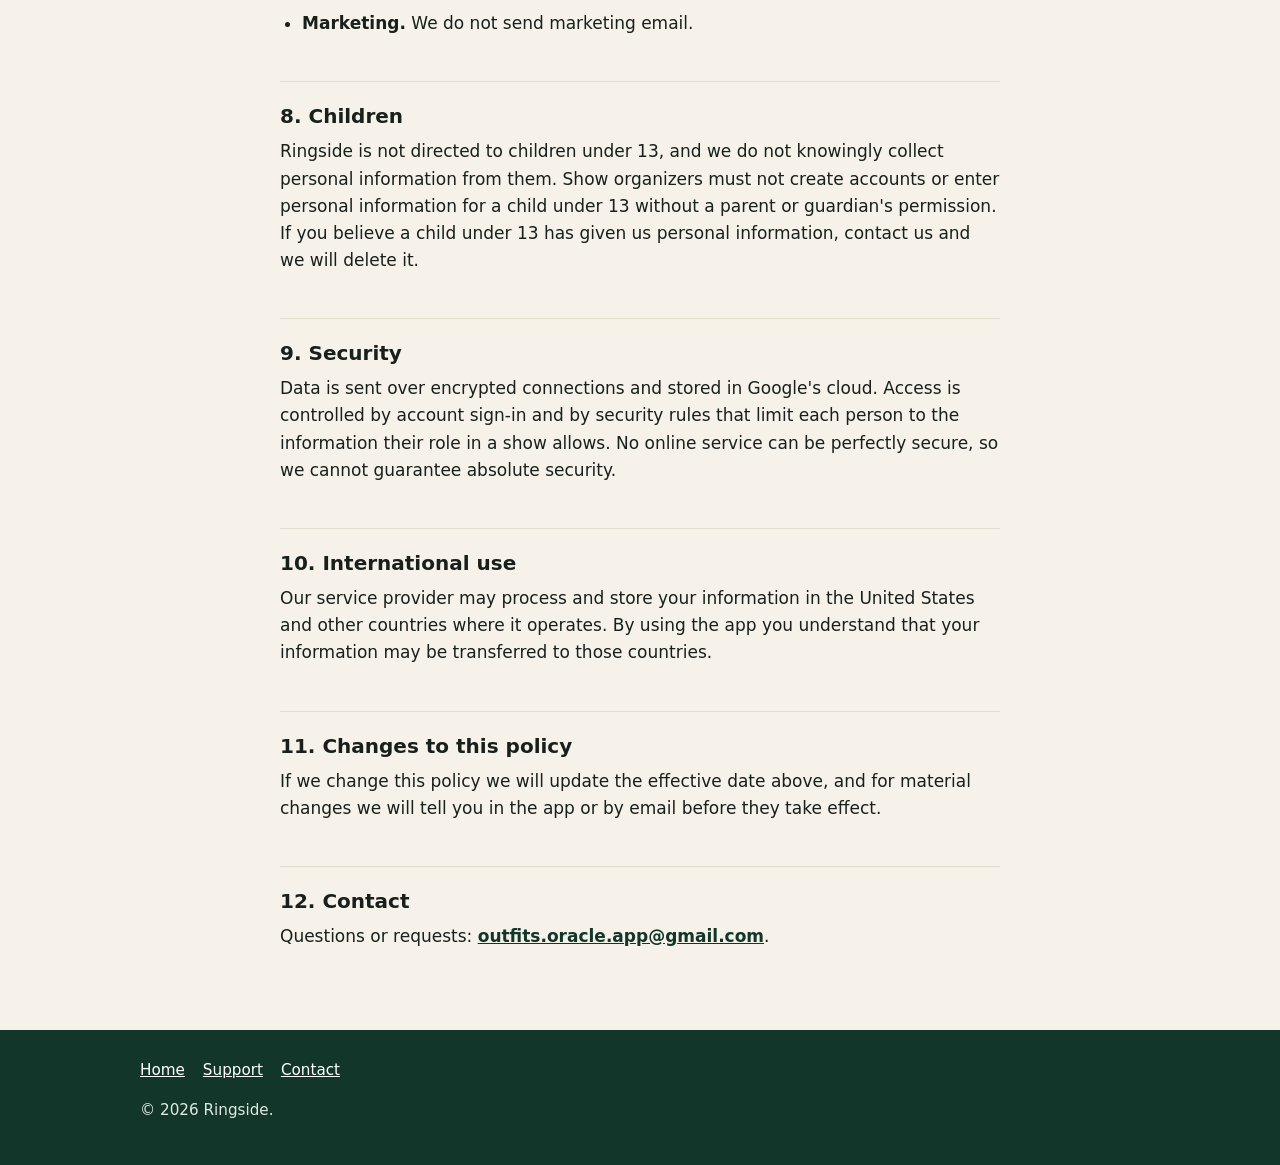
==== commit ab0c7892: "Match privacy policy to site theme; app icon in header" ====
--- a/privacy.html
+++ b/privacy.html
@@ -3,29 +3,19 @@
 <head>
 <meta charset="utf-8">
 <meta name="viewport" content="width=device-width, initial-scale=1">
+<link rel="icon" href="favicon.ico" sizes="any">
+<link rel="icon" type="image/png" sizes="32x32" href="favicon-32.png">
+<link rel="apple-touch-icon" href="apple-touch-icon.png">
 <title>Ringside Privacy Policy</title>
-<style>
-  :root { --bg:#fbfaf7; --fg:#1f2421; --muted:#5d655f; --accent:#2f5d46; --rule:#dcd8cf; }
-  @media (prefers-color-scheme: dark) {
-    :root { --bg:#161a17; --fg:#e8ebe6; --muted:#a2aba4; --accent:#8cc9a6; --rule:#2f3631; }
-  }
-  body { margin:0; background:var(--bg); color:var(--fg); font:17px/1.6 -apple-system, system-ui, "Segoe UI", sans-serif; }
-  main { max-width:720px; margin:0 auto; padding:32px 20px 64px; }
-  h1 { font-size:2rem; line-height:1.2; margin:0 0 4px; }
-  h2 { font-size:1.2rem; margin:2.2em 0 .4em; padding-top:1em; border-top:1px solid var(--rule); }
-  p, li { margin:.5em 0; }
-  .meta { color:var(--muted); margin:0 0 1.5em; }
-  a { color:var(--accent); }
-  table { width:100%; border-collapse:collapse; margin:1em 0; font-size:.95rem; }
-  th, td { text-align:left; vertical-align:top; padding:8px 10px 8px 0; border-bottom:1px solid var(--rule); }
-  th { color:var(--muted); font-weight:600; }
-</style>
+<meta name="description" content="How Ringside: Horse Show Scores collects, uses and protects your information.">
+<link rel="stylesheet" href="site.css">
 </head>
 <body>
-<main>
-<p><a href="./">&larr; Ringside</a> &middot; <a href="support.html">Support</a></p>
+<header class="nav"><div class="wrap"><a class="logo" href="./"><img src="favicon-32.png" alt="" width="28" height="28">Ringside</a>
+<nav><a href="./">Home</a><a href="support.html">Support</a><a href="privacy.html">Privacy</a></nav></div></header>
+<main class="page policy">
 <h1>Ringside Privacy Policy</h1>
-<p class="meta">App: Ringside: Horse Show Scores (iOS) &middot; Effective date: 8 November 2026</p>
+<p class="lead">App: Ringside: Horse Show Scores (iOS) &middot; Effective date: 8 November 2026</p>
 
 <p>Ringside helps horse show organizers, judges, riders and spectators run shows and see scores. This policy explains what information the app collects, why, who can see it, and the choices you have. We have tried to keep it short and plain.</p>
 
@@ -86,5 +76,6 @@
 <h2>12. Contact</h2>
 <p>Questions or requests: <a href="mailto:outfits.oracle.app@gmail.com">outfits.oracle.app@gmail.com</a>.</p>
 </main>
+<footer><div class="wrap"><a href="./">Home</a><a href="support.html">Support</a><a href="mailto:outfits.oracle.app@gmail.com">Contact</a><p>&copy; 2026 Ringside.</p></div></footer>
 </body>
 </html>
--- a/site.css
+++ b/site.css
@@ -0,0 +1,123 @@
+:root{--bg:#f6f2ea;--card:#fffdf8;--fg:#17201b;--muted:#556059;--green:#12372a;--lime:#b8f13a;--rule:#e2dccf}
+@media (prefers-color-scheme:dark){:root{--bg:#121714;--card:#1b231e;--fg:#eef1ec;--muted:#a3ada6;--green:#0c2219;--rule:#2b342e}}
+*{box-sizing:border-box}
+body{margin:0;background:var(--bg);color:var(--fg);font:17px/1.6 -apple-system,system-ui,"Segoe UI",sans-serif}
+a{color:inherit}
+.wrap{max-width:1040px;margin:0 auto;padding:0 20px}
+header.nav{background:var(--green);color:#fff}
+header.nav .wrap{display:flex;align-items:center;justify-content:space-between;height:60px}
+.logo{font-weight:800;font-size:1.35rem;color:var(--lime);text-decoration:none;letter-spacing:.2px}
+nav a{color:#fff;text-decoration:none;margin-left:20px;font-size:.95rem;opacity:.9}
+nav a:hover{opacity:1;text-decoration:underline}
+.hero{background:var(--green);color:#fff;padding:48px 0 0;overflow:hidden}
+.hero .wrap{display:grid;grid-template-columns:1.1fr .9fr;gap:32px;align-items:end}
+.hero h1{font-size:clamp(2rem,5vw,3.2rem);line-height:1.1;margin:0 0 16px}
+.hero h1 .accent,.hero h1 .accent span{color:var(--lime)}
+.hero p{font-size:1.15rem;max-width:34em;opacity:.92;margin:0 0 24px}
+.pill{display:inline-block;background:var(--lime);color:#12372a;font-weight:700;border-radius:999px;padding:12px 22px;text-decoration:none}
+.pill.ghost{background:transparent;color:#fff;border:2px solid rgba(255,255,255,.5);margin-left:8px}
+.hero .shot{justify-self:center;margin-bottom:-60px}
+.phone{width:100%;max-width:290px;border-radius:34px;border:6px solid #0a0f0c;box-shadow:0 18px 40px rgba(0,0,0,.35);display:block}
+section{padding:72px 0 0}
+h2{font-size:1.7rem;line-height:1.2;margin:0 0 8px}
+.lead{color:var(--muted);max-width:40em;margin:0 0 28px}
+.grid{display:grid;grid-template-columns:repeat(3,1fr);gap:16px}
+.card{background:var(--card);border:1px solid var(--rule);border-radius:18px;padding:20px}
+.card h3{margin:0 0 6px;font-size:1.1rem}
+.card p{margin:0;color:var(--muted);font-size:.97rem}
+.shots{display:grid;grid-template-columns:repeat(4,1fr);gap:18px}
+.shots figure{margin:0;text-align:center}
+.shots .phone{max-width:230px;margin:0 auto 10px;border-width:5px;border-radius:28px;box-shadow:0 10px 26px rgba(0,0,0,.2)}
+figcaption{font-size:.92rem;color:var(--muted)}
+figcaption b{display:block;color:var(--fg);font-size:1rem}
+.steps{counter-reset:s;display:grid;grid-template-columns:repeat(4,1fr);gap:16px;padding:0;list-style:none}
+.steps li{counter-increment:s;background:var(--card);border:1px solid var(--rule);border-radius:18px;padding:18px}
+.steps li::before{content:counter(s);display:inline-grid;place-items:center;width:30px;height:30px;border-radius:50%;background:var(--green);color:var(--lime);font-weight:800;margin-bottom:8px}
+.steps b{display:block}
+footer{margin-top:80px;background:var(--green);color:#dfe8e2;padding:28px 0;font-size:.95rem}
+footer a{color:#fff;margin-right:18px}
+main.page{max-width:760px;margin:0 auto;padding:36px 20px 0}
+main.page h1{font-size:2rem;margin:0 0 6px}
+details{background:var(--card);border:1px solid var(--rule);border-radius:14px;padding:14px 18px;margin:10px 0}
+summary{cursor:pointer;font-weight:650}
+details p{margin:.6em 0 0;color:var(--muted)}
+.box{background:var(--green);color:#fff;border-radius:18px;padding:22px;margin:24px 0}
+.box a{color:var(--lime);font-weight:700}
+@media(max-width:820px){.hero .wrap{grid-template-columns:1fr}.hero .shot{margin-bottom:0;margin-top:8px}.hero{padding-bottom:0}.grid,.steps{grid-template-columns:1fr 1fr}.shots{grid-template-columns:1fr 1fr}}
+@media(max-width:520px){.grid,.steps,.shots{grid-template-columns:1fr}.pill.ghost{margin:10px 0 0}nav a{margin-left:12px}}
+
+/* ---------- motion ---------- */
+header.nav{position:sticky;top:0;z-index:50;background:rgba(18,55,42,.78);backdrop-filter:blur(14px);-webkit-backdrop-filter:blur(14px);border-bottom:1px solid rgba(255,255,255,.08)}
+.hero{position:relative;isolation:isolate}
+.hero .wrap{position:relative;z-index:1}
+.orb{position:absolute;z-index:0;border-radius:50%;filter:blur(70px);opacity:.5;pointer-events:none}
+.orb.o1{width:420px;height:420px;background:#b8f13a;top:-120px;left:-100px;opacity:.28;animation:drift1 22s ease-in-out infinite alternate}
+.orb.o2{width:380px;height:380px;background:#2f9e6b;top:40px;right:-80px;animation:drift2 26s ease-in-out infinite alternate}
+.orb.o3{width:300px;height:300px;background:#0f5b3f;bottom:-80px;left:35%;animation:drift3 30s ease-in-out infinite alternate}
+@keyframes drift1{to{transform:translate(160px,90px) scale(1.15)}}
+@keyframes drift2{to{transform:translate(-140px,120px) scale(.9)}}
+@keyframes drift3{to{transform:translate(120px,-70px) scale(1.2)}}
+
+/* brand row: the horse hops over the word, as on the app's sign-in screen */
+.brand{position:relative;display:flex;align-items:center;gap:14px;height:76px;max-width:330px;margin:0 0 18px}
+.brand .word{font-weight:800;font-size:2rem;color:#fff;margin-left:84px;letter-spacing:.2px}
+.brand .word small{display:block;font-size:.8rem;font-weight:500;opacity:.7;letter-spacing:.6px;margin-top:-4px}
+.horse{position:absolute;left:0;top:0;width:76px;height:76px;--t:250px;animation:hopx 2.8s cubic-bezier(.45,.05,.4,1) .9s both}
+.horse img{width:100%;height:100%;display:block;background:#f6f2ea;border-radius:50%;padding:6px;box-shadow:0 6px 16px rgba(0,0,0,.3);animation:hopy 2.8s linear .9s both;transform-origin:50% 100%}
+@keyframes hopx{0%{transform:translateX(0)}45%{transform:translateX(var(--t))}55%{transform:translateX(var(--t))}100%{transform:translateX(0)}}
+@keyframes hopy{0%{transform:translateY(0) scaleX(1)}12%{transform:translateY(-52px) scaleX(1)}24%{transform:translateY(0) scaleX(1)}34%{transform:translateY(-52px) scaleX(1)}45%{transform:translateY(0) scaleX(1)}46%{transform:translateY(0) scaleX(-1)}55%{transform:translateY(0) scaleX(-1)}67%{transform:translateY(-52px) scaleX(-1)}79%{transform:translateY(0) scaleX(-1)}89%{transform:translateY(-52px) scaleX(-1)}100%{transform:translateY(0) scaleX(1)}}
+
+/* staggered hero entrance */
+.js .rise{opacity:0;transform:translateY(26px);animation:rise .9s cubic-bezier(.2,.7,.2,1) forwards;animation-delay:calc(var(--d,0) * 1ms)}
+.js .pop{opacity:0;transform:translateY(40px) scale(.94);animation:pop 1.1s cubic-bezier(.2,.8,.2,1) forwards;animation-delay:calc(var(--d,0) * 1ms)}
+@keyframes rise{to{opacity:1;transform:none}}
+@keyframes pop{to{opacity:1;transform:none}}
+.js .words span{display:inline-block;opacity:0;transform:translateY(.5em);animation:rise .7s cubic-bezier(.2,.7,.2,1) forwards;animation-delay:calc(var(--i) * 90ms + 250ms)}
+.hero .shot .phone{animation:float 7s ease-in-out 2s infinite}
+@keyframes float{50%{transform:translateY(-10px) rotate(.6deg)}}
+
+/* scroll reveals */
+.js .reveal{opacity:0;transform:translateY(34px);transition:opacity .8s cubic-bezier(.2,.7,.2,1),transform .8s cubic-bezier(.2,.7,.2,1);transition-delay:calc(var(--d,0) * 1ms)}
+.js .reveal.in{opacity:1;transform:none}
+.js .reveal.left{transform:translateX(-40px)}
+.js .reveal.left.in{transform:none}
+
+/* interactions */
+.card{transition:transform .35s cubic-bezier(.2,.7,.2,1),box-shadow .35s,border-color .35s}
+.card:hover{transform:translateY(-6px);box-shadow:0 16px 34px rgba(18,55,42,.18);border-color:rgba(184,241,58,.8)}
+.shots .phone{transition:transform .5s cubic-bezier(.2,.7,.2,1),box-shadow .5s}
+.shots figure:hover .phone{transform:translateY(-10px) rotate(-1.5deg) scale(1.02);box-shadow:0 22px 40px rgba(0,0,0,.3)}
+.steps li{transition:transform .35s,background .35s}
+.steps li:hover{transform:translateY(-4px)}
+.pill{position:relative;overflow:hidden;transition:transform .2s,box-shadow .3s}
+.pill:hover{transform:translateY(-2px);box-shadow:0 8px 22px rgba(184,241,58,.35)}
+.pill:not(.ghost)::after{content:"";position:absolute;top:0;left:-60%;width:40%;height:100%;background:linear-gradient(100deg,transparent,rgba(255,255,255,.4),transparent);transform:skewX(-20deg);animation:sheen 4.5s ease-in-out 2.2s infinite}
+@keyframes sheen{0%,60%{left:-60%}100%{left:130%}}
+
+/* marquee */
+.marquee{margin-top:72px;overflow:hidden;border-block:1px solid var(--rule);padding:16px 0;-webkit-mask:linear-gradient(90deg,transparent,#000 8%,#000 92%,transparent);mask:linear-gradient(90deg,transparent,#000 8%,#000 92%,transparent)}
+.marquee .track{display:flex;width:max-content;animation:scroll 48s linear infinite}
+.marquee:hover .track{animation-play-state:paused}
+.marquee span{white-space:nowrap;padding:0 22px;font-weight:650;color:var(--muted);font-size:1.02rem}
+.marquee span::before{content:"\25CF";color:var(--green);margin-right:22px;font-size:.6rem;vertical-align:middle;color:#8fbf2a}
+@keyframes scroll{to{transform:translateX(-50%)}}
+
+@media (prefers-reduced-motion:reduce){
+  *,*::before,*::after{animation:none!important;transition:none!important}
+  .js .rise,.js .pop,.js .words span,.js .reveal{opacity:1!important;transform:none!important}
+  .horse{display:block}
+}
+
+.logo{display:inline-flex;align-items:center;gap:10px}
+.logo img{border-radius:7px;display:block}
+.policy h1{font-size:2.1rem}
+.policy h2{font-size:1.25rem;margin:2.2em 0 .5em;padding-top:1.1em;border-top:1px solid var(--rule)}
+.policy .lead{margin-bottom:1.4em}
+.policy p,.policy li{margin:.55em 0}
+.policy ul{padding-left:1.3em}
+.policy a{color:var(--green);font-weight:600}
+@media (prefers-color-scheme:dark){.policy a{color:var(--lime)}}
+.policy table{width:100%;border-collapse:collapse;margin:1em 0;font-size:.95rem}
+.policy th,.policy td{text-align:left;vertical-align:top;padding:10px 12px 10px 0;border-bottom:1px solid var(--rule)}
+.policy th{color:var(--muted);font-weight:650}
+.policy .meta{color:var(--muted)}
